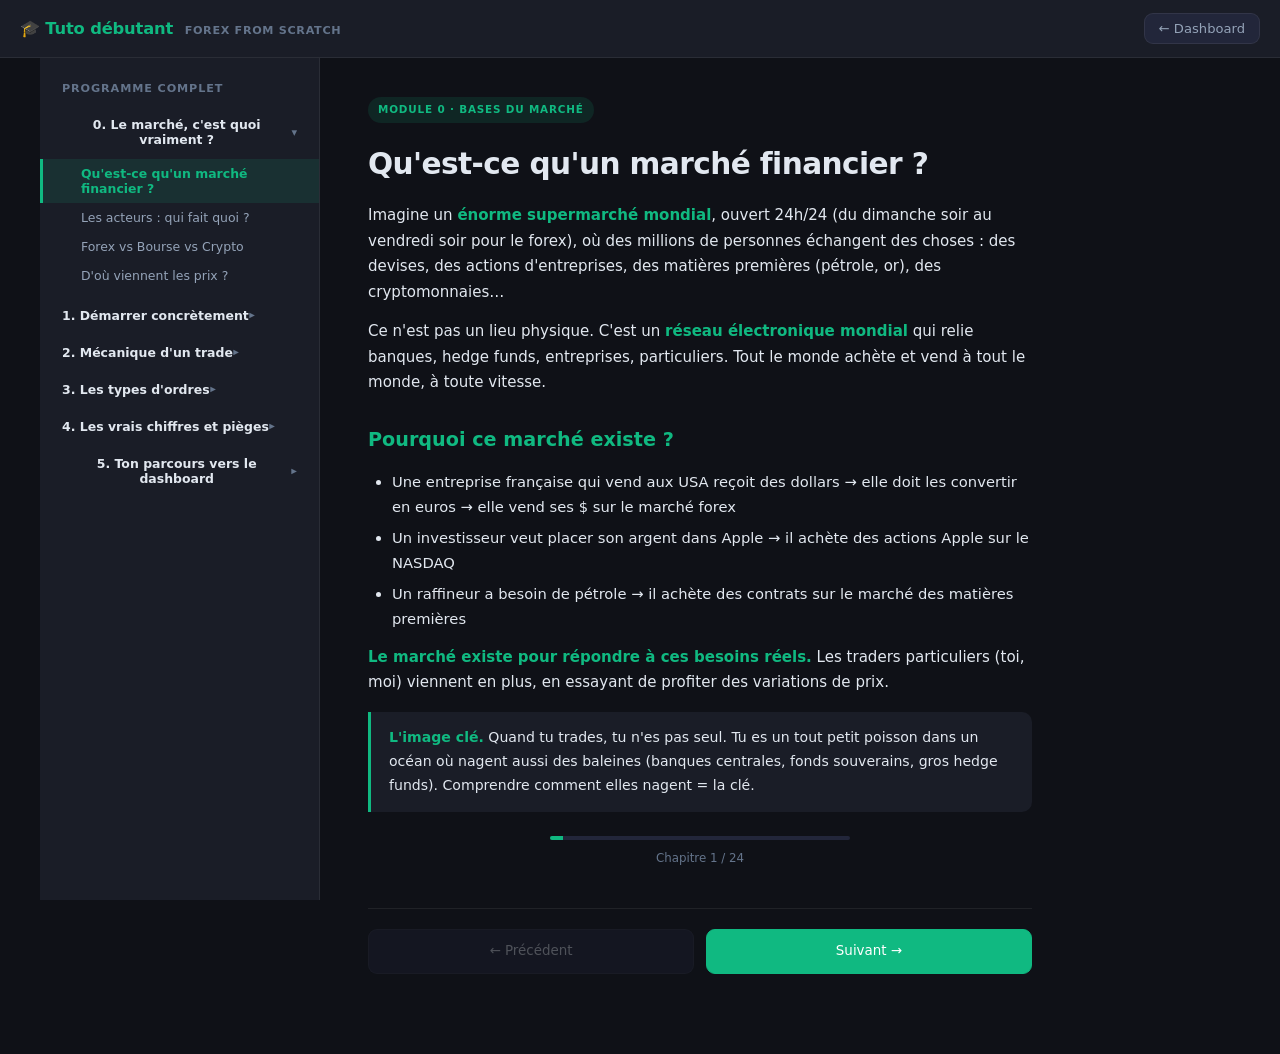
==== tuto-debutant.html @ 18545cfb "init: EUR/USD ICT Dashboard complet Dashboard de trading EUR/USD avec analyse Smart Money Concepts :" ====
<!DOCTYPE html>
<html lang="fr">
<head>
<meta charset="UTF-8">
<meta name="viewport" content="width=device-width, initial-scale=1.0, viewport-fit=cover">
<meta name="theme-color" content="#0f1117">
<title>Tuto débutant · Trading forex</title>
<style>
*,*::before,*::after{box-sizing:border-box;margin:0;padding:0;-webkit-tap-highlight-color:transparent}
html{-webkit-text-size-adjust:100%;scroll-behavior:smooth}
body,input,button{font-family:'Segoe UI',system-ui,-apple-system,sans-serif}
button{cursor:pointer;border:none;background:none;color:inherit;font:inherit}
a{color:inherit;text-decoration:none}

:root{
  --bg:#0f1117;
  --surface:#1a1d27;
  --surface2:#22263a;
  --surface3:#2a2f45;
  --border:rgba(255,255,255,0.07);
  --border2:rgba(255,255,255,0.14);
  --text:#e2e8f0;
  --muted:#64748b;
  --muted2:#94a3b8;
  --acc:#10b981;
  --acc-dim:rgba(16,185,129,0.12);
  --acc-dark:#059669;
  --red:#ef4444;
  --red-dim:rgba(239,68,68,0.12);
  --orange:#f97316;
  --orange-dim:rgba(249,115,22,0.18);
  --blue:#3b82f6;
  --blue-dim:rgba(59,130,246,0.12);
  --yellow:#fbbf24;
  --purple:#a78bfa;
}

body{background:var(--bg);color:var(--text);min-height:100vh}

/* ── Topbar ── */
.topbar{
  height:58px;
  background:var(--surface);
  border-bottom:1px solid var(--border);
  display:flex;align-items:center;gap:14px;
  padding:0 20px;
  position:sticky;top:0;z-index:50;
}
.logo{font-weight:800;font-size:1.02rem;color:var(--acc);letter-spacing:-0.01em}
.logo-sub{font-size:0.7rem;font-weight:600;color:var(--muted);letter-spacing:0.06em;text-transform:uppercase;margin-left:6px}
.topbar-sep{flex:1}
.btn-back{
  display:flex;align-items:center;gap:6px;
  padding:7px 14px;border-radius:9px;
  background:var(--surface2);border:1px solid var(--border);
  font-size:0.82rem;color:var(--muted2);
  transition:all 0.15s;
}
.btn-back:hover{color:var(--text);border-color:var(--acc)}

/* ── Layout ── */
.layout{
  display:grid;
  grid-template-columns:280px 1fr;
  max-width:1200px;
  margin:0 auto;
  min-height:calc(100vh - 58px);
}
@media(max-width:900px){
  .layout{grid-template-columns:1fr}
  .toc-wrap{position:static;display:none}
  .toc-wrap.mobile-open{display:block;position:fixed;inset:58px 0 0 0;z-index:30;background:var(--bg);overflow-y:auto;padding:20px}
}

/* ── TOC (sommaire) ── */
.toc-wrap{
  background:var(--surface);
  border-right:1px solid var(--border);
  padding:24px 0;
  position:sticky;top:58px;
  height:calc(100vh - 58px);
  overflow-y:auto;
}
.toc-wrap::-webkit-scrollbar{width:6px}
.toc-wrap::-webkit-scrollbar-thumb{background:var(--surface3);border-radius:3px}
.toc-title{
  padding:0 22px 14px;
  font-size:0.7rem;font-weight:700;
  letter-spacing:0.08em;text-transform:uppercase;
  color:var(--muted);
}
.toc-module{margin-bottom:6px}
.toc-module-header{
  padding:8px 22px;
  font-size:0.78rem;font-weight:700;
  color:var(--text);
  cursor:pointer;
  display:flex;align-items:center;justify-content:space-between;
}
.toc-module-header:hover{background:var(--surface2)}
.toc-module-header::after{content:'▾';font-size:0.7rem;color:var(--muted);transition:transform 0.2s}
.toc-module.collapsed .toc-module-header::after{transform:rotate(-90deg)}
.toc-module.collapsed .toc-chapters{display:none}
.toc-chapters{padding:4px 0}
.toc-chapter{
  display:block;
  padding:7px 22px 7px 38px;
  font-size:0.78rem;color:var(--muted2);
  cursor:pointer;
  border-left:3px solid transparent;
}
.toc-chapter:hover{background:var(--surface2);color:var(--text)}
.toc-chapter.active{
  background:var(--acc-dim);color:var(--acc);
  border-left-color:var(--acc);
  font-weight:600;
}

/* ── Content ── */
.content{
  padding:36px 48px 80px;
  max-width:760px;
  line-height:1.7;
}
@media(max-width:900px){
  .content{padding:24px 20px 60px}
}

.lesson-tag{
  display:inline-block;
  font-size:0.65rem;font-weight:700;
  letter-spacing:0.08em;text-transform:uppercase;
  color:var(--acc);background:var(--acc-dim);
  padding:4px 10px;border-radius:99px;
  margin-bottom:16px;
}
.content h1{
  font-size:1.85rem;letter-spacing:-0.02em;
  margin-bottom:14px;font-weight:800;
}
.content h2{
  font-size:1.2rem;margin:28px 0 12px;
  color:var(--acc);font-weight:700;
}
.content h3{font-size:1.02rem;margin:20px 0 10px;color:var(--text);font-weight:600}
.content p{margin-bottom:14px;color:var(--text);font-size:0.94rem}
.content ul,.content ol{margin:10px 0 14px 24px}
.content li{margin-bottom:6px;color:var(--text);font-size:0.92rem}
.content strong{color:var(--acc);font-weight:700}
.content em{color:var(--muted2);font-style:normal;background:var(--surface2);padding:1px 6px;border-radius:4px;font-size:0.86rem}
.content code{background:var(--surface2);padding:1px 6px;border-radius:4px;font-size:0.86em;color:var(--yellow);font-family:'SF Mono',Consolas,monospace}

.callout{
  background:var(--surface);
  border-left:3px solid var(--acc);
  padding:14px 18px;border-radius:0 10px 10px 0;
  margin:16px 0;font-size:0.88rem;
}
.callout strong{color:var(--acc)}
.callout.warn{border-left-color:var(--orange);background:var(--orange-dim)}
.callout.warn strong{color:var(--orange)}
.callout.danger{border-left-color:var(--red);background:var(--red-dim)}
.callout.danger strong{color:var(--red)}
.callout.info{border-left-color:var(--blue);background:var(--blue-dim)}
.callout.info strong{color:var(--blue)}

table{
  width:100%;border-collapse:collapse;
  margin:14px 0;font-size:0.86rem;
  background:var(--surface);border-radius:8px;
  overflow:hidden;
}
th,td{padding:9px 14px;text-align:left;border-bottom:1px solid var(--border)}
th{
  color:var(--muted2);font-weight:700;font-size:0.7rem;
  text-transform:uppercase;letter-spacing:0.05em;
  background:var(--surface2);
}
tr:last-child td{border-bottom:none}

.example-box{
  background:var(--surface);
  border:1px solid var(--border);
  border-radius:10px;
  padding:16px 18px;
  margin:16px 0;
}
.example-box-title{
  font-size:0.68rem;font-weight:700;
  text-transform:uppercase;letter-spacing:0.08em;
  color:var(--muted2);margin-bottom:8px;
}

.lesson-nav{
  display:flex;justify-content:space-between;
  margin-top:40px;padding-top:20px;
  border-top:1px solid var(--border);
  gap:12px;
}
.lesson-nav button{
  padding:10px 16px;border-radius:9px;
  background:var(--surface2);border:1px solid var(--border);
  color:var(--text);font-size:0.84rem;font-weight:500;
  transition:all 0.15s;
  flex:1;text-align:center;
}
.lesson-nav button:hover:not(:disabled){border-color:var(--acc);color:var(--acc)}
.lesson-nav button:disabled{opacity:0.3;cursor:not-allowed}
.lesson-nav .next{background:var(--acc);color:white;border-color:var(--acc)}
.lesson-nav .next:hover:not(:disabled){background:var(--acc-dark)}

/* ── Mobile drawer ── */
.mobile-toc-btn{display:none}
@media(max-width:900px){
  .mobile-toc-btn{
    display:flex;align-items:center;gap:6px;
    padding:7px 14px;border-radius:9px;
    background:var(--surface2);border:1px solid var(--border);
    font-size:0.82rem;color:var(--muted2);
  }
}

/* ── Hero section pour la page d'accueil ── */
.hero{
  text-align:center;
  padding:40px 20px 30px;
  margin-bottom:24px;
  border-bottom:1px solid var(--border);
}
.hero h1{font-size:2.2rem;margin-bottom:10px}
.hero p{color:var(--muted2);font-size:1rem;max-width:560px;margin:0 auto}
.hero-icon{font-size:3rem;margin-bottom:12px;display:block}
.progress-bar{
  height:4px;background:var(--surface2);border-radius:2px;overflow:hidden;
  margin-top:24px;max-width:300px;margin-left:auto;margin-right:auto;
}
.progress-bar-fill{
  height:100%;background:var(--acc);
  width:0%;transition:width 0.3s;
}
.progress-text{
  font-size:0.74rem;color:var(--muted);
  margin-top:8px;
}
</style>
</head>
<body>

<header class="topbar">
  <div class="logo">🎓 Tuto débutant <span class="logo-sub">Forex from scratch</span></div>
  <div class="topbar-sep"></div>
  <button class="mobile-toc-btn" id="mobile-toc-btn">📚 Sommaire</button>
  <a href="./index.html" class="btn-back">← Dashboard</a>
</header>

<div class="layout">

  <aside class="toc-wrap" id="toc-wrap">
    <div class="toc-title">Programme complet</div>
    <div id="toc"></div>
  </aside>

  <main class="content" id="content"></main>

</div>

<script>
'use strict';

// ============================================================
// MODULES & CHAPITRES
// ============================================================
const MODULES = [
  { id: 'M0', title: '0. Le marché, c\'est quoi vraiment ?', chapters: [
    { id: '0.1', title: 'Qu\'est-ce qu\'un marché financier ?' },
    { id: '0.2', title: 'Les acteurs : qui fait quoi ?' },
    { id: '0.3', title: 'Forex vs Bourse vs Crypto' },
    { id: '0.4', title: 'D\'où viennent les prix ?' },
  ]},
  { id: 'M1', title: '1. Démarrer concrètement', chapters: [
    { id: '1.1', title: 'Le broker, ton intermédiaire' },
    { id: '1.2', title: 'Choisir un bon broker' },
    { id: '1.3', title: 'Compte démo vs compte réel' },
    { id: '1.4', title: 'Combien il faut pour commencer ?' },
  ]},
  { id: 'M2', title: '2. Mécanique d\'un trade', chapters: [
    { id: '2.1', title: 'Acheter / vendre : long et short' },
    { id: '2.2', title: 'Le spread (commission cachée)' },
    { id: '2.3', title: 'Le levier : ami et ennemi' },
    { id: '2.4', title: 'Marge et appel de marge' },
    { id: '2.5', title: 'Commissions, spread, swap' },
  ]},
  { id: 'M3', title: '3. Les types d\'ordres', chapters: [
    { id: '3.1', title: 'Ordre au marché (market)' },
    { id: '3.2', title: 'Ordre limite (limit)' },
    { id: '3.3', title: 'Ordre stop' },
    { id: '3.4', title: 'Stop Loss et Take Profit' },
  ]},
  { id: 'M4', title: '4. Les vrais chiffres et pièges', chapters: [
    { id: '4.1', title: 'La stat qui fait peur (90% perdent)' },
    { id: '4.2', title: 'Les 5 pièges du débutant' },
    { id: '4.3', title: 'Combien de temps en démo ?' },
    { id: '4.4', title: 'Combien gagne un trader vraiment ?' },
  ]},
  { id: 'M5', title: '5. Ton parcours vers le dashboard', chapters: [
    { id: '5.1', title: 'Pourquoi ICT et pas autre chose ?' },
    { id: '5.2', title: 'Comment utiliser le dashboard' },
    { id: '5.3', title: 'Ton chemin étape par étape' },
  ]},
];

const CHAPTERS = {
  // ============= MODULE 0 =============
  '0.1': `
    <span class="lesson-tag">Module 0 · Bases du marché</span>
    <h1>Qu'est-ce qu'un marché financier ?</h1>
    <p>Imagine un <strong>énorme supermarché mondial</strong>, ouvert 24h/24 (du dimanche soir au vendredi soir pour le forex), où des millions de personnes échangent des choses : des devises, des actions d'entreprises, des matières premières (pétrole, or), des cryptomonnaies…</p>
    <p>Ce n'est pas un lieu physique. C'est un <strong>réseau électronique mondial</strong> qui relie banques, hedge funds, entreprises, particuliers. Tout le monde achète et vend à tout le monde, à toute vitesse.</p>
    <h2>Pourquoi ce marché existe ?</h2>
    <ul>
      <li>Une entreprise française qui vend aux USA reçoit des dollars → elle doit les convertir en euros → elle vend ses $ sur le marché forex</li>
      <li>Un investisseur veut placer son argent dans Apple → il achète des actions Apple sur le NASDAQ</li>
      <li>Un raffineur a besoin de pétrole → il achète des contrats sur le marché des matières premières</li>
    </ul>
    <p><strong>Le marché existe pour répondre à ces besoins réels.</strong> Les traders particuliers (toi, moi) viennent en plus, en essayant de profiter des variations de prix.</p>
    <div class="callout">
      <strong>L'image clé.</strong> Quand tu trades, tu n'es pas seul. Tu es un tout petit poisson dans un océan où nagent aussi des baleines (banques centrales, fonds souverains, gros hedge funds). Comprendre comment elles nagent = la clé.
    </div>
  `,
  '0.2': `
    <span class="lesson-tag">Module 0 · Bases du marché</span>
    <h1>Les acteurs : qui fait quoi ?</h1>
    <p>Sur le marché, plusieurs types d'acteurs cohabitent. Comprendre qui fait quoi t'aide à voir <em>pourquoi</em> les prix bougent.</p>
    <table>
      <tr><th>Acteur</th><th>Rôle</th><th>Volume</th></tr>
      <tr><td>🏦 Banques centrales</td><td>Politique monétaire (taux d'intérêt). BCE, Fed, BoE…</td><td>Énorme</td></tr>
      <tr><td>🏛 Banques commerciales</td><td>JP Morgan, Deutsche Bank… Font le marché entre elles.</td><td>40% du forex</td></tr>
      <tr><td>💼 Hedge funds</td><td>Spéculation pure. Bridgewater, Citadel…</td><td>~20%</td></tr>
      <tr><td>🏢 Entreprises</td><td>Conversion de devises pour leurs opérations</td><td>~10%</td></tr>
      <tr><td>👤 Particuliers</td><td>Toi, moi. Via brokers retail.</td><td>~5%</td></tr>
    </table>
    <h2>Smart Money vs Retail</h2>
    <p>Tu vas souvent entendre ces deux termes :</p>
    <ul>
      <li><strong>Smart Money</strong> = banques, hedge funds, "ceux qui savent". Ont accès aux meilleures données, paient des analystes à plein temps.</li>
      <li><strong>Retail</strong> = particuliers. La grande majorité perd. Tradent à l'instinct ou avec des stratégies basiques.</li>
    </ul>
    <p>L'ICT (Inner Circle Trader, la méthode du dashboard) part d'un principe : <strong>au lieu de traders contre le Smart Money, copions-les</strong>. Les zones OB, FVG, killzones que tu vois sur le dashboard sont des <em>signatures</em> des actions Smart Money.</p>
    <div class="callout info">
      <strong>Statistique parlante.</strong> Sur le forex, 80% du volume est fait par seulement 10 acteurs (gros banques). C'est <em>eux</em> qui font les prix. Le retail ne fait que subir.
    </div>
  `,
  '0.3': `
    <span class="lesson-tag">Module 0 · Bases du marché</span>
    <h1>Forex vs Bourse vs Crypto</h1>
    <p>Trois marchés très différents. Comprends les différences avant de choisir.</p>
    <table>
      <tr><th></th><th>Forex</th><th>Bourse (actions)</th><th>Crypto</th></tr>
      <tr><td>Quoi</td><td>Devises (EUR/USD…)</td><td>Parts d'entreprises (Apple…)</td><td>Bitcoin, ETH…</td></tr>
      <tr><td>Horaires</td><td>24h/24 sauf week-end</td><td>9h-17h selon bourse</td><td>24h/24 7j/7</td></tr>
      <tr><td>Volume jour</td><td>7000 milliards $</td><td>~500 milliards $</td><td>~50 milliards $</td></tr>
      <tr><td>Volatilité</td><td>Modérée (0.5-1%/jour)</td><td>Modérée à forte</td><td>Très forte (5-15%/jour)</td></tr>
      <tr><td>Levier dispo</td><td>Jusqu'à 30:1 (EU)</td><td>2-5:1</td><td>10-100:1 (offshore)</td></tr>
      <tr><td>Régulation</td><td>Forte</td><td>Très forte</td><td>Faible</td></tr>
    </table>
    <h2>Pourquoi EUR/USD pour débuter ?</h2>
    <ul>
      <li><strong>Le plus liquide</strong> : tu peux entrer/sortir instantanément, sans glissement</li>
      <li><strong>Spread minuscule</strong> : ~0.5 pip chez un bon broker (vs 5-10 pips sur des paires exotiques)</li>
      <li><strong>Comportement prévisible</strong> : réagit aux nouvelles US/européennes, suit des patterns ICT clairs</li>
      <li><strong>Beaucoup de matériel pédagogique</strong> en français/anglais</li>
    </ul>
    <div class="callout warn">
      <strong>Attention crypto.</strong> Si tu vois des pubs "20 000€ devenus 2M€ avec le Bitcoin en 6 mois" — c'est l'exception, jamais la règle. La crypto est extrêmement volatile et risquée pour un débutant. <em>Commence par le forex, pas la crypto.</em>
    </div>
  `,
  '0.4': `
    <span class="lesson-tag">Module 0 · Bases du marché</span>
    <h1>D'où viennent les prix ?</h1>
    <p>Question fondamentale : <strong>quand EUR/USD est à 1.0850, qui a décidé ça ?</strong></p>
    <h2>La loi de l'offre et de la demande</h2>
    <p>Le prix d'une paire monte quand il y a <strong>plus d'acheteurs que de vendeurs</strong>, et baisse dans le cas inverse. C'est tout.</p>
    <p>Concrètement, à chaque instant :</p>
    <ul>
      <li>Les <strong>acheteurs</strong> proposent un prix max qu'ils veulent payer (le <em>bid</em>)</li>
      <li>Les <strong>vendeurs</strong> proposent un prix min auquel ils veulent vendre (le <em>ask</em>)</li>
      <li>Le <em>spread</em> = la différence entre les deux. Quand ils se rencontrent → trade exécuté → le prix bouge.</li>
    </ul>
    <h2>Qu'est-ce qui fait bouger les prix ?</h2>
    <ol>
      <li><strong>Actualités économiques</strong> : annonces des banques centrales, chômage US, inflation EU, etc.</li>
      <li><strong>Sentiment du marché</strong> : peur, euphorie, incertitude (guerres, crises politiques)</li>
      <li><strong>Flux institutionnels</strong> : quand une banque exécute un gros ordre, le prix bouge — même sans nouvelle. C'est <em>ça</em> que l'ICT traque.</li>
    </ol>
    <h2>Le piège du débutant</h2>
    <p>Le débutant pense que les prix bougent <strong>parce que des graphiques le disent</strong>. Faux. Les graphiques ne sont qu'un <strong>résultat</strong> de ce qui se passe dans le carnet d'ordres.</p>
    <div class="callout">
      <strong>L'image clé.</strong> Le graphique en bougies, c'est comme regarder une vidéo en accéléré d'un bras de fer entre acheteurs et vendeurs. Toi en tant que trader, tu essaies de deviner <em>qui va gagner</em> sur la prochaine période.
    </div>
  `,

  // ============= MODULE 1 =============
  '1.1': `
    <span class="lesson-tag">Module 1 · Démarrer</span>
    <h1>Le broker, ton intermédiaire</h1>
    <p>Tu ne peux pas trader le forex directement avec les banques. Tu passes par un <strong>broker</strong> (courtier en français).</p>
    <h2>Que fait un broker ?</h2>
    <ul>
      <li>Il te <strong>donne accès</strong> au marché via une plateforme (MetaTrader, cTrader, app web)</li>
      <li>Il te prête le <strong>levier</strong> pour que tu trades plus que ton capital</li>
      <li>Il <strong>exécute</strong> tes ordres (achète/vend pour toi)</li>
      <li>Il prend des <strong>commissions</strong> et/ou élargit le <strong>spread</strong> pour gagner sa vie</li>
    </ul>
    <h2>Types de brokers</h2>
    <table>
      <tr><th>Type</th><th>Comment ça marche</th><th>Bon/mauvais</th></tr>
      <tr><td>Market Maker</td><td>Le broker est ta contrepartie. Il "fait le marché".</td><td>Conflit d'intérêt : si tu gagnes, il perd.</td></tr>
      <tr><td>ECN/STP</td><td>Le broker route ton ordre vers le marché réel.</td><td>Plus transparent, mais commissions.</td></tr>
    </table>
    <p>Pour débuter : préfère un <strong>broker régulé ECN/STP</strong>. Tu paies un peu plus en commissions, mais ton broker ne joue pas contre toi.</p>
    <div class="callout info">
      <strong>Régulation.</strong> En Europe, vérifie que le broker est régulé par AMF (France), BaFin (Allemagne), CySEC (Chypre), FCA (UK). Pas de régulation = pas la peine, c'est risqué.
    </div>
  `,
  '1.2': `
    <span class="lesson-tag">Module 1 · Démarrer</span>
    <h1>Choisir un bon broker</h1>
    <p>Le choix du broker est <strong>crucial</strong>. Un mauvais broker peut te faire perdre de l'argent même avec une bonne stratégie.</p>
    <h2>Les 5 critères absolus</h2>
    <ol>
      <li><strong>Régulation forte</strong> : AMF, FCA, ASIC, BaFin. Évite les régulateurs offshore (Vanuatu, îles Caïmans…)</li>
      <li><strong>Spreads bas</strong> sur EUR/USD : &lt; 1 pip idéalement</li>
      <li><strong>Pas de commissions cachées</strong> : tout doit être affiché clairement</li>
      <li><strong>Retraits faciles</strong> : sans frais excessifs, en quelques jours max</li>
      <li><strong>Service client</strong> en français qui répond</li>
    </ol>
    <h2>Brokers réputés sérieux (Europe, début 2026)</h2>
    <ul>
      <li><strong>IC Markets</strong> (Australie/EU) — spreads parmi les plus bas, ECN</li>
      <li><strong>Pepperstone</strong> (Australie/UK) — bon support, plateforme propre</li>
      <li><strong>OANDA</strong> (US/UK) — historique solide, transparent</li>
      <li><strong>XTB</strong> (Pologne, coté en bourse) — bonne réputation en Europe</li>
      <li><strong>Interactive Brokers</strong> — pour traders plus avancés</li>
    </ul>
    <div class="callout danger">
      <strong>À FUIR.</strong> Tout broker qui te démarche par téléphone, te promet "des rendements garantis", refuse les retraits, ou n'est régulé que par un pays exotique. Si quelqu'un sur Instagram te propose de "trader pour toi" → arnaque garantie.
    </div>
  `,
  '1.3': `
    <span class="lesson-tag">Module 1 · Démarrer</span>
    <h1>Compte démo vs compte réel</h1>
    <p>Tous les brokers proposent deux types de comptes :</p>
    <table>
      <tr><th></th><th>Démo</th><th>Réel</th></tr>
      <tr><td>Argent</td><td>Virtuel (10k$ par défaut)</td><td>Le tien</td></tr>
      <tr><td>Prix marché</td><td>Réels, en temps réel</td><td>Réels, en temps réel</td></tr>
      <tr><td>Exécution</td><td>Souvent plus rapide (pas réelle)</td><td>Vraie, avec slippage</td></tr>
      <tr><td>Stress</td><td>Aucun</td><td>Énorme</td></tr>
    </table>
    <h2>Pourquoi commencer en démo ?</h2>
    <ul>
      <li>Apprendre la plateforme sans risque (où sont les boutons, comment placer un ordre)</li>
      <li>Tester ta stratégie sur de vraies données</li>
      <li>Voir tes statistiques de winrate, R moyen, sans perdre un centime</li>
    </ul>
    <h2>Pourquoi la démo a ses limites</h2>
    <p>Le piège : <strong>quand l'argent n'est pas réel, ton cerveau ne le prend pas au sérieux</strong>. Tu prends des risques que tu ne prendrais jamais en réel. Tu deviens "bon en démo" mais "nul en réel".</p>
    <p>C'est pour ça qu'on dit : passe au réel <strong>avec un petit compte</strong> (200-500€) <em>dès que tu as une routine</em>. Mieux vaut perdre 100€ en réel et apprendre vraiment que faire +10 000$ en démo et perdre tout en réel.</p>
    <div class="callout warn">
      <strong>Règle.</strong> Démo : 2-3 mois minimum, le temps d'avoir au moins 50 trades loggés dans ton journal. Puis micro-compte réel avec 1% de risque par trade (donc 5€/trade sur 500€).
    </div>
  `,
  '1.4': `
    <span class="lesson-tag">Module 1 · Démarrer</span>
    <h1>Combien il faut pour commencer ?</h1>
    <p>La question que tout le monde se pose. Réponse honnête : <strong>tu peux commencer avec 100€</strong>, mais ça dépend de tes objectifs.</p>
    <table>
      <tr><th>Capital</th><th>Risque par trade (1%)</th><th>Gain typique/mois (5R)</th></tr>
      <tr><td>100€</td><td>1€</td><td>5€</td></tr>
      <tr><td>500€</td><td>5€</td><td>25€</td></tr>
      <tr><td>2 000€</td><td>20€</td><td>100€</td></tr>
      <tr><td>10 000€</td><td>100€</td><td>500€</td></tr>
      <tr><td>50 000€</td><td>500€</td><td>2 500€</td></tr>
    </table>
    <h2>Le piège</h2>
    <p>Avec 100€, gagner 5€/mois c'est démotivant. La tentation : <strong>augmenter le risque</strong> à 10% par trade pour gagner plus. Mauvaise idée — tu vas exploser ton compte rapidement.</p>
    <p>L'alternative : <strong>traiter le petit compte comme un terrain d'entraînement</strong>. L'objectif n'est pas de gagner de l'argent au début, c'est de <em>ne pas en perdre</em> tout en accumulant des stats valides.</p>
    <h2>Plan recommandé</h2>
    <ol>
      <li><strong>Mois 1-2</strong> : démo, apprendre la plateforme et les concepts ICT (cours du dashboard)</li>
      <li><strong>Mois 3-6</strong> : démo avec routine stricte, 50+ trades loggés, R moyen positif</li>
      <li><strong>Mois 7+</strong> : passage réel avec 200-500€, taille de position calculée à 0.5-1% de risque</li>
      <li><strong>Année 2</strong> : si profitable, augmenter progressivement le capital</li>
    </ol>
    <div class="callout danger">
      <strong>N'investis JAMAIS de l'argent dont tu as besoin pour vivre.</strong> Trader avec ton loyer, c'est statistiquement perdre ton loyer. Trade uniquement avec de l'argent que tu peux te permettre de perdre <em>totalement</em>.
    </div>
  `,

  // ============= MODULE 2 =============
  '2.1': `
    <span class="lesson-tag">Module 2 · Mécanique</span>
    <h1>Acheter / vendre : long et short</h1>
    <p>Sur le forex, tu peux <strong>parier dans les deux sens</strong>. C'est la différence avec un simple compte épargne où tu ne peux qu'attendre que ça monte.</p>
    <h2>Position LONG (achat)</h2>
    <p>Tu <strong>achètes</strong> EUR/USD à 1.0850. Tu paries que ça va monter. Si ça monte à 1.0900, tu vends et tu gagnes la différence (50 pips).</p>
    <ul>
      <li><span style="color:var(--acc)">Long</span> = paris à la hausse</li>
      <li>Bouton "Buy" / "Acheter" sur la plateforme</li>
    </ul>
    <h2>Position SHORT (vente)</h2>
    <p>Tu <strong>vends</strong> EUR/USD à 1.0850 alors que tu ne l'as pas. Le broker te prête virtuellement les euros pour les vendre. Si le prix baisse à 1.0800, tu rachètes plus bas et tu gardes la différence.</p>
    <ul>
      <li><span style="color:var(--red)">Short</span> = paris à la baisse</li>
      <li>Bouton "Sell" / "Vendre" sur la plateforme</li>
    </ul>
    <h2>Une fois entré, comment fermer ?</h2>
    <p>Tu peux fermer la position <em>manuellement</em> à n'importe quel moment. Ou laisser le marché toucher ton <em>Stop Loss</em> (perte max) ou ton <em>Take Profit</em> (gain max) que tu as définis à l'entrée.</p>
    <div class="callout info">
      <strong>Vocabulaire pro.</strong> "Je suis long EUR/USD" = j'ai acheté. "Je suis short" = j'ai vendu. "Je suis flat" = je n'ai aucune position ouverte.
    </div>
  `,
  '2.2': `
    <span class="lesson-tag">Module 2 · Mécanique</span>
    <h1>Le spread — la commission cachée</h1>
    <p>Quand tu regardes un prix EUR/USD, ce n'est pas <em>un</em> prix mais <em>deux</em> :</p>
    <ul>
      <li><strong>Bid</strong> (achat marché) : 1.08500 — le prix auquel tu peux vendre tout de suite</li>
      <li><strong>Ask</strong> (vente marché) : 1.08510 — le prix auquel tu peux acheter tout de suite</li>
    </ul>
    <p>La différence (0.00010 = <strong>1 pip</strong>) c'est le <strong>spread</strong>. C'est ce que le broker prend à chaque trade.</p>
    <h2>Conséquence concrète</h2>
    <p>Tu achètes EUR/USD à 1.08510. Le prix doit <strong>monter à 1.08520</strong> juste pour que tu sois à break-even (le spread t'a déjà coûté 1 pip).</p>
    <h2>Spread typique selon les conditions</h2>
    <table>
      <tr><th>Conditions</th><th>Spread EUR/USD</th></tr>
      <tr><td>Heures calmes (Asia)</td><td>0.8 - 1.5 pips</td></tr>
      <tr><td>Killzone London / NY</td><td>0.3 - 0.8 pips</td></tr>
      <tr><td>Pendant une news majeure</td><td>5 - 30 pips ! (à éviter)</td></tr>
      <tr><td>Vendredi 22h - Dimanche 22h</td><td>Marché fermé</td></tr>
    </table>
    <div class="callout warn">
      <strong>Évite de trader 5 min avant/après une grosse news.</strong> Les spreads explosent, les exécutions sont mauvaises, et le marché part dans tous les sens. Calendrier économique : <em>Forex Factory</em> est la référence gratuite.
    </div>
  `,
  '2.3': `
    <span class="lesson-tag">Module 2 · Mécanique</span>
    <h1>Le levier — ami et ennemi</h1>
    <p>Le <strong>levier</strong>, c'est la possibilité de <strong>trader bien plus gros que ton capital</strong>. C'est <em>la</em> spécificité du forex.</p>
    <h2>Exemple concret</h2>
    <p>Tu as 1 000€ sur ton compte. Avec un <strong>levier 30:1</strong> (max légal en EU), tu peux ouvrir une position de <strong>30 000€</strong> de valeur. Le broker met les 29 000€ manquants en garantie.</p>
    <h2>L'effet multiplicateur</h2>
    <p>Si EUR/USD monte de 1%, ta position de 30 000€ génère 300€ de profit. <strong>30% de gain sur ton compte de 1 000€ !</strong></p>
    <p>Génial ? Oui… <em>tant que ça va dans ton sens</em>. Parce que c'est aussi vrai dans l'autre sens : si ça baisse de 1%, tu perds 300€ → -30%.</p>
    <h2>Le levier ne change PAS ton risque</h2>
    <p>Erreur classique : croire qu'un gros levier = beaucoup de risque. <strong>FAUX</strong>. Le risque vient de la <em>taille de position</em>, pas du levier dispo.</p>
    <p>Avec 1 000€ et un levier 30:1, tu peux très bien ouvrir une position de seulement 1 000€ (sans utiliser le levier). Le risque sera le même qu'en cash. Le levier ne fait que <em>permettre</em> d'aller plus gros — c'est <strong>à toi de décider</strong> si tu l'utilises.</p>
    <div class="callout danger">
      <strong>Règle absolue.</strong> Calcule TOUJOURS ta taille de position selon ton risque max (1-2%), <em>jamais</em> selon "combien tu peux te permettre avec le levier". Le calculateur du dashboard fait ça pour toi.
    </div>
  `,
  '2.4': `
    <span class="lesson-tag">Module 2 · Mécanique</span>
    <h1>Marge et appel de marge</h1>
    <p>La <strong>marge</strong>, c'est l'argent <em>bloqué</em> dans une position ouverte (la garantie demandée par le broker).</p>
    <h2>Calcul</h2>
    <p>Avec un levier 30:1, la marge requise = <strong>1/30 = 3.33%</strong> de la taille de position.</p>
    <p>Position de 30 000€ → marge requise = 1 000€ bloqués pendant que la position est ouverte.</p>
    <h2>Marge libre vs utilisée</h2>
    <ul>
      <li><strong>Marge utilisée</strong> : ce qui est bloqué dans tes positions ouvertes</li>
      <li><strong>Marge libre</strong> : ce qui reste pour ouvrir d'autres trades</li>
      <li><strong>Niveau de marge</strong> = (équity / marge utilisée) × 100. Doit rester &gt; 100% sinon problèmes.</li>
    </ul>
    <h2>L'appel de marge (Margin Call)</h2>
    <p>Si tes positions ouvertes commencent à perdre beaucoup, ton niveau de marge baisse. Quand il atteint un seuil critique (ex: 50%), le broker te notifie : "rajoute de l'argent ou je ferme tes positions".</p>
    <h2>La liquidation (Stop Out)</h2>
    <p>Si tu ne fais rien et que ça continue de perdre, à un niveau encore plus bas (ex: 20%), le broker <strong>ferme automatiquement tes positions</strong> pour limiter ses pertes (et les tiennes).</p>
    <div class="callout warn">
      <strong>Comment éviter ça.</strong> Toujours mettre un <em>Stop Loss</em> à l'ouverture du trade. Si SL placé correctement et taille de position à 1% de risque, jamais de margin call possible. Le margin call arrive uniquement aux traders qui n'utilisent pas de SL.
    </div>
  `,
  '2.5': `
    <span class="lesson-tag">Module 2 · Mécanique</span>
    <h1>Commissions, spread, swap</h1>
    <p>Trois sources de coûts dans le trading forex. Important de les connaître pour calculer ton vrai rendement.</p>
    <h2>1. Le spread</h2>
    <p>Déjà vu — la différence entre bid et ask. Toujours présent. 0.5-1 pip sur EUR/USD chez un bon broker.</p>
    <h2>2. Les commissions</h2>
    <p>Frais fixes ou variables par trade, selon le broker :</p>
    <ul>
      <li><strong>Comptes ECN</strong> : commission de ~$3-7 par lot par trade (ouverture + clôture). Mais spreads très bas.</li>
      <li><strong>Comptes "spread only"</strong> : pas de commission, mais spreads plus larges (1.5+ pips). Le coût est dans le spread.</li>
    </ul>
    <h2>3. Le swap (rollover)</h2>
    <p>Quand tu gardes une position ouverte <strong>après 22h GMT</strong> (changement de date dans le calendrier interbancaire), le broker applique un swap = différence de taux d'intérêt entre les deux devises.</p>
    <ul>
      <li>Si tu es long EUR/USD : tu reçois le taux EUR et tu paies le taux USD. Net = positif ou négatif.</li>
      <li>Mercredi soir : swap triplé (compense le week-end fermé)</li>
    </ul>
    <h2>Impact réel</h2>
    <p>Pour du <strong>day trading</strong> (entrée/sortie dans la journée) : tu ne payes pas de swap. Tu n'as que spread + commissions = ~1-2 pips de coût total par trade.</p>
    <p>Pour du <strong>swing trading</strong> (positions sur plusieurs jours) : swaps cumulés peuvent grignoter ton profit. Calcule à l'avance.</p>
    <div class="callout info">
      <strong>Sur le dashboard.</strong> Tous ces coûts sont <em>en plus</em> de tes calculs. Si ton TP est à +20 pips mais le spread est de 1 pip + commission 0.5 pip = ton vrai gain est +18.5 pips.
    </div>
  `,

  // ============= MODULE 3 =============
  '3.1': `
    <span class="lesson-tag">Module 3 · Ordres</span>
    <h1>Ordre au marché (market)</h1>
    <p>Le type d'ordre le plus simple : <strong>"achète/vends MAINTENANT au prix actuel"</strong>.</p>
    <h2>Comment ça marche</h2>
    <ul>
      <li>Tu cliques "Buy" → ton ordre est exécuté immédiatement au prix Ask (1.08510 par ex.)</li>
      <li>Tu cliques "Sell" → exécution immédiate au prix Bid (1.08500)</li>
      <li>Pas de garantie sur le prix exact (peut bouger entre ton clic et l'exécution = <em>slippage</em>)</li>
    </ul>
    <h2>Quand l'utiliser</h2>
    <ul>
      <li>Quand tu veux entrer <strong>tout de suite</strong> sur un setup qui se confirme</li>
      <li>Pendant les heures liquides (killzones London/NY) où le slippage est minimal</li>
      <li>Quand le prix est exactement où tu veux entrer</li>
    </ul>
    <h2>Quand l'éviter</h2>
    <ul>
      <li>Pendant une news → spreads larges, slippage énorme</li>
      <li>En heures creuses (nuit GMT) → peu de liquidité</li>
      <li>Quand tu peux attendre un meilleur prix → utilise un ordre limit (voir chapitre suivant)</li>
    </ul>
    <div class="callout">
      <strong>Tip ICT.</strong> Sur le dashboard, quand tu vois un OB bullish et que le prix arrive dessus, tu peux utiliser un ordre market dès la confirmation MSS sur LTF. Pas besoin d'ordre limit.
    </div>
  `,
  '3.2': `
    <span class="lesson-tag">Module 3 · Ordres</span>
    <h1>Ordre limite (limit)</h1>
    <p>Un ordre limit dit : <strong>"achète/vends UNIQUEMENT à ce prix ou mieux"</strong>.</p>
    <h2>Buy Limit</h2>
    <p>Tu veux acheter EUR/USD <strong>moins cher</strong> que le prix actuel (1.0850). Tu places un Buy Limit à 1.0830. Si le prix descend à 1.0830, ton ordre s'exécute. Sinon, rien.</p>
    <h2>Sell Limit</h2>
    <p>Tu veux vendre <strong>plus cher</strong> que le prix actuel. Tu places un Sell Limit à 1.0870. Si le prix monte à 1.0870, ton ordre s'exécute en vente.</p>
    <h2>Usage typique en ICT</h2>
    <p>Le prix monte vers un <strong>Order Block bearish à 1.0870</strong>. Tu sais que tu veux y vendre. Plutôt que de surveiller en direct, tu places un <strong>Sell Limit à 1.0870 avec SL à 1.0890 et TP à 1.0830</strong>. Tu peux fermer ton ordi.</p>
    <p>Avantages :</p>
    <ul>
      <li>Pas besoin d'être devant l'écran</li>
      <li>Exécution garantie au prix souhaité (ou mieux)</li>
      <li>Discipline forcée (tu ne peux pas FOMO en sautant l'entrée)</li>
    </ul>
    <div class="callout info">
      <strong>Limite des ordres limit.</strong> Si le prix ne touche jamais ton niveau, ton ordre n'est jamais exécuté. Tu peux laisser un ordre actif pendant des jours/semaines. Annule-le si la situation a changé.
    </div>
  `,
  '3.3': `
    <span class="lesson-tag">Module 3 · Ordres</span>
    <h1>Ordre stop</h1>
    <p>L'ordre stop = <strong>"achète/vends uniquement si le prix dépasse ce seuil"</strong>. C'est l'inverse du limit.</p>
    <h2>Buy Stop</h2>
    <p>Le prix est à 1.0850. Tu veux acheter <strong>seulement si ça monte au-dessus de 1.0870</strong> (= cassure haussière). Tu places un Buy Stop à 1.0870. Si le prix touche 1.0870 en montant, exécution.</p>
    <h2>Sell Stop</h2>
    <p>Tu veux vendre seulement si le prix casse 1.0830 (cassure baissière). Sell Stop à 1.0830.</p>
    <h2>Usage typique</h2>
    <p>Tu trades une <strong>cassure de structure</strong> (BOS). Le prix consolide sous une résistance à 1.0870. Tu places un Buy Stop juste au-dessus pour entrer dès la cassure.</p>
    <p>C'est ce qu'on appelle <em>trader la cassure</em>. Risqué car beaucoup de fausses cassures (le concept ICT de "liquidity sweep" est précisément l'inverse — fade la cassure plutôt que la trader).</p>
    <h2>Différence avec un Stop Loss</h2>
    <p>Attention vocabulaire : "ordre stop" et "stop loss" sont différents.</p>
    <ul>
      <li><strong>Ordre stop</strong> : ouvre une nouvelle position quand le prix touche un seuil</li>
      <li><strong>Stop loss</strong> : ferme une position existante pour limiter la perte</li>
    </ul>
    <div class="callout warn">
      <strong>Conseil ICT.</strong> Évite les Buy Stop sur les cassures de swing high. C'est typiquement où les institutions piègent le retail (liquidity sweep). Préfère les Buy Limit sur les Order Blocks.
    </div>
  `,
  '3.4': `
    <span class="lesson-tag">Module 3 · Ordres</span>
    <h1>Stop Loss et Take Profit</h1>
    <p>Les deux ordres les plus importants à comprendre. Ils <strong>ferment automatiquement</strong> une position pour gérer le risque et capter le profit.</p>
    <h2>Stop Loss (SL)</h2>
    <p>Définit la <strong>perte maximum</strong> que tu acceptes sur ce trade. Si le prix touche ce niveau, position fermée automatiquement.</p>
    <p>Exemple : tu achètes EUR/USD à 1.0850, SL à 1.0830 (20 pips plus bas). Si le prix touche 1.0830, le broker ferme ta position. Perte = 20 pips × ta taille.</p>
    <h2>Take Profit (TP)</h2>
    <p>Définit le <strong>gain auquel tu sécurises tes profits</strong>. Si le prix touche ce niveau, position fermée automatiquement (avec gain).</p>
    <p>Tu achètes à 1.0850, TP à 1.0900 (50 pips plus haut). Le prix monte à 1.0900 → position fermée, gain = 50 pips.</p>
    <h2>Pourquoi obligatoire dès l'ouverture</h2>
    <ul>
      <li><strong>Pas besoin d'être devant l'écran</strong> : tu peux dormir, le SL te protège</li>
      <li><strong>Discipline émotionnelle</strong> : le SL est défini à froid, avant que tu sois dans le feu de l'action</li>
      <li><strong>Risque chiffré</strong> : tu sais exactement ce que tu risques (1% du capital)</li>
    </ul>
    <h2>Où placer le SL ?</h2>
    <p>Pas "à 20 pips au hasard" mais à un <strong>endroit logique</strong> où ton setup est invalidé :</p>
    <ul>
      <li>Long sur un OB bullish → SL juste en dessous de l'OB</li>
      <li>Long après sweep d'un SSL → SL sous le low du sweep</li>
      <li>Short sur OB bearish → SL au-dessus de l'OB</li>
    </ul>
    <div class="callout danger">
      <strong>Règle non-négociable.</strong> Ne déplace JAMAIS ton SL contre toi pour "donner une chance au trade". 95% du temps, ça finit pire. Si le SL est touché, accepte la perte et passe au suivant.
    </div>
  `,

  // ============= MODULE 4 =============
  '4.1': `
    <span class="lesson-tag">Module 4 · Réalité</span>
    <h1>La statistique qui fait peur</h1>
    <p>Les régulateurs européens obligent les brokers à <strong>afficher</strong> le pourcentage de clients qui perdent. Tu peux le voir en bas de leur site :</p>
    <div class="example-box">
      <div class="example-box-title">Exemples réels (2025)</div>
      <p>"<strong>74% des comptes investisseurs particuliers perdent de l'argent</strong> en tradant des CFD chez ce courtier."</p>
      <p>"<strong>78% des comptes...</strong>"</p>
      <p>"<strong>82% des comptes...</strong>"</p>
    </div>
    <p>Selon le broker, c'est <strong>70 à 85% des particuliers qui perdent</strong>. C'est énorme. Ça veut dire que si 100 personnes commencent aujourd'hui, dans 1 an, 70-85 auront perdu de l'argent.</p>
    <h2>Pourquoi tant ?</h2>
    <ol>
      <li><strong>Trader sans formation</strong> : "ça a l'air facile, je clique acheter/vendre"</li>
      <li><strong>Mauvaise gestion du risque</strong> : risque 10-20% par trade, exploser le compte en 5 trades</li>
      <li><strong>Émotionnel</strong> : revenge trade, FOMO, déplacement de SL</li>
      <li><strong>Sur-trading</strong> : 20 trades par jour au lieu de 2</li>
      <li><strong>Pas de stratégie testée</strong> : tradent à l'instinct</li>
    </ol>
    <h2>Comment être dans les 15-30% qui gagnent ?</h2>
    <p>C'est <strong>faisable</strong>, mais ça demande :</p>
    <ul>
      <li>3-6 mois d'apprentissage théorique + démo avant de risquer un centime</li>
      <li>Une stratégie claire (par ex. ICT, comme on apprend ici)</li>
      <li>Gestion du risque <strong>religieuse</strong> (1-2% max par trade, jamais d'exception)</li>
      <li>Journal et stats pour s'améliorer</li>
      <li>Patience pour ne trader que des setups A+ (pas tout ce qui bouge)</li>
    </ul>
    <div class="callout">
      <strong>Pourquoi je te dis ça ?</strong> Pour que tu prennes ce sport au sérieux. Ce n'est pas un jeu, ce n'est pas une roulette, ce n'est pas une promesse de richesse rapide. Mais c'est apprenable.
    </div>
  `,
  '4.2': `
    <span class="lesson-tag">Module 4 · Réalité</span>
    <h1>Les 5 pièges du débutant</h1>
    <p>Si tu évites ces 5 pièges, tu es déjà <strong>au-dessus de 80% des débutants</strong>.</p>
    <h2>Piège 1 : Risquer trop par trade</h2>
    <p>Tu vois un "super setup", tu mets 20% de ton capital. Le trade rate → tu as perdu 20%. 5 trades comme ça → compte explosé.</p>
    <p><strong>Solution</strong> : 1-2% MAX par trade. Toujours. Sans exception.</p>
    <h2>Piège 2 : Trader sans plan</h2>
    <p>Tu ouvres la plateforme, tu regardes le chart, tu cliques "ça à l'air de monter, j'achète". <em>Sans entrée définie, sans SL, sans TP</em>.</p>
    <p><strong>Solution</strong> : avant chaque trade, écris (mentalement ou physiquement) : "j'entre à X parce que [setup], SL à Y parce que [invalidation], TP à Z parce que [cible logique]". Si tu ne peux pas remplir les trois, ne trade pas.</p>
    <h2>Piège 3 : Le revenge trade</h2>
    <p>Tu prends une perte. Frustré, tu prends un trade <em>immédiatement après</em>, plus gros, "pour te refaire". Tu doubles la perte.</p>
    <p><strong>Solution</strong> : règle stricte — après une perte, pause de 1h minimum. Va marcher, mange un truc. Reviens à froid.</p>
    <h2>Piège 4 : Sur-trader</h2>
    <p>"Plus je trade, plus je gagne". Faux. Plus tu trades, plus tu paies de spreads et plus tu prends de mauvais setups.</p>
    <p><strong>Solution</strong> : maximum 2-3 trades par jour. Mieux : 5-10 trades par semaine. Qualité > quantité.</p>
    <h2>Piège 5 : Déplacer le SL</h2>
    <p>Le prix approche de ton SL. "Bon, je vais le déplacer un peu plus loin, ça va revenir". 9 fois sur 10, ça continue de descendre. La perte initiale devient catastrophique.</p>
    <p><strong>Solution</strong> : ton SL est sacré. Tu peux le <em>resserrer</em> en ta faveur (déplacer vers ton entrée pour sécuriser), jamais le <em>déplacer contre toi</em>.</p>
    <div class="callout warn">
      <strong>Imprime cette liste.</strong> Garde-la à côté de ton écran. Avant chaque trade, vérifie : suis-je en train de tomber dans un de ces pièges ?
    </div>
  `,
  '4.3': `
    <span class="lesson-tag">Module 4 · Réalité</span>
    <h1>Combien de temps en démo ?</h1>
    <p>Question pragmatique : <strong>quand passer en réel ?</strong></p>
    <h2>Trop tôt</h2>
    <p>Tu connais à peine la plateforme, tu ne sais pas placer un ordre limit, tu n'as jamais calculé une taille de position. Tu passes en réel → tu paniques au premier trade perdant → tu fais des erreurs basiques → tu perds.</p>
    <h2>Trop tard</h2>
    <p>2 ans en démo. Tu deviens "trader virtuel". Quand tu passes en réel, le stress est nouveau, tes belles stats s'écroulent.</p>
    <h2>Le bon moment</h2>
    <p>Quand tu coches <strong>tous</strong> ces critères :</p>
    <ul>
      <li>✓ Tu connais ta stratégie par cœur (ici ICT)</li>
      <li>✓ Tu sais placer un ordre limit, un SL, un TP sans réfléchir</li>
      <li>✓ Tu as <strong>au moins 50 trades</strong> dans ton journal démo</li>
      <li>✓ Tes stats démo sur 3 mois : <strong>R moyen positif</strong> (même 0.2R c'est suffisant)</li>
      <li>✓ Tu as une routine quotidienne stable</li>
      <li>✓ Tu acceptes mentalement de perdre l'argent</li>
    </ul>
    <h2>Le passage progressif</h2>
    <ol>
      <li><strong>Mois 1-2 démo</strong> : 10k$ virtuels, apprendre les bases</li>
      <li><strong>Mois 3-6 démo</strong> : routine + journal + stats</li>
      <li><strong>Mois 7 micro-compte</strong> : 200€ réels, 1% risque (= 2€/trade). Objectif : <em>survivre</em>, pas gagner.</li>
      <li><strong>Mois 9-12 petit compte</strong> : 500-1000€, toujours 1% risque. Si profitable sur 3 mois → augmenter.</li>
      <li><strong>Année 2+</strong> : augmenter le capital progressivement, par 25% tous les 3 mois si profitable.</li>
    </ol>
    <div class="callout">
      <strong>Le test ultime.</strong> Tu peux passer en réel quand tu <em>n'es plus excité</em> à l'idée de prendre un trade. Quand c'est devenu mécanique, presque ennuyeux. C'est là que tu es prêt.
    </div>
  `,
  '4.4': `
    <span class="lesson-tag">Module 4 · Réalité</span>
    <h1>Combien gagne un trader vraiment ?</h1>
    <p>Sur les réseaux, on voit des Lamborghini et des liasses. <strong>Réalité, beaucoup moins fun</strong> :</p>
    <h2>Les chiffres réalistes (annuels)</h2>
    <table>
      <tr><th>Niveau</th><th>Rendement /an</th><th>Pourquoi</th></tr>
      <tr><td>Trader très bon</td><td>20-50%</td><td>Routine + discipline + bonne stratégie</td></tr>
      <tr><td>Trader pro</td><td>15-30%</td><td>Hedge funds visent 15-20% net</td></tr>
      <tr><td>Trader débutant rentable</td><td>5-15%</td><td>Si déjà rentable, c'est super</td></tr>
      <tr><td>Trader débutant moyen</td><td>-10 à -30%</td><td>Perd plus qu'il ne gagne</td></tr>
      <tr><td>Trader débutant catastrophe</td><td>-50 à -100%</td><td>Compte explosé en quelques mois</td></tr>
    </table>
    <h2>Calcule ton "vrai" potentiel</h2>
    <p>Si tu es rentable à 20%/an (excellent niveau), avec 5 000€ → tu gagnes 1 000€/an. <strong>Soit 83€/mois.</strong> Pas un salaire.</p>
    <p>Pour vivre du trading (3 000€/mois nets), avec 20%/an de rendement, tu as besoin de… <strong>180 000€ de capital</strong>. Et même là, mauvaise année = stress massif.</p>
    <h2>Que faire de cette réalité ?</h2>
    <p>Le trading n'est <strong>pas un job rapide</strong>. Vois-le comme :</p>
    <ul>
      <li>Un <strong>complément</strong> de revenu (300-500€/mois en plus, sympa)</li>
      <li>Un <strong>placement actif</strong> qui peut battre une banque (10-15%/an si bon, vs 2-3% en livret)</li>
      <li>Une <strong>passion</strong> qui demande du temps (lecture, analyse, journal)</li>
      <li>Pas un <strong>remplacement</strong> de salaire avant des années de pratique <em>et</em> un gros capital</li>
    </ul>
    <div class="callout warn">
      <strong>Méfie-toi des coachs qui promettent X% par mois.</strong> Un trader sérieux annonce ses perfs en <em>année</em>, pas en mois. Et 50% par mois sur 1 mois = 50% de perte le mois suivant, statistiquement. Personne ne fait ça en continu.
    </div>
  `,

  // ============= MODULE 5 =============
  '5.1': `
    <span class="lesson-tag">Module 5 · Vers le dashboard</span>
    <h1>Pourquoi ICT et pas autre chose ?</h1>
    <p>Il existe <strong>des centaines de stratégies de trading</strong>. Pourquoi avoir choisi l'ICT pour ce dashboard ?</p>
    <h2>Les grandes familles</h2>
    <table>
      <tr><th>Stratégie</th><th>Principe</th><th>Difficulté débutant</th></tr>
      <tr><td>Indicateurs classiques</td><td>RSI, MACD, moyennes mobiles</td><td>Facile mais peu efficace</td></tr>
      <tr><td>Price action pure</td><td>Lecture des bougies</td><td>Demande des années</td></tr>
      <tr><td>Supply &amp; Demand</td><td>Zones d'offre/demande</td><td>Bonne mais subjective</td></tr>
      <tr><td><strong>ICT / Smart Money</strong></td><td>Suivre les institutions</td><td>Apprenable, règles claires</td></tr>
      <tr><td>Scalping nu</td><td>Pure réactivité au tick</td><td>Très dur, fort stress</td></tr>
      <tr><td>Trading algorithmique</td><td>Bots automatisés</td><td>Demande dev + capital</td></tr>
    </table>
    <h2>Pourquoi ICT est bien pour débuter</h2>
    <ul>
      <li><strong>Règles claires</strong> : un OB est défini de manière objective, pas "à l'instinct"</li>
      <li><strong>Bons R:R</strong> : les setups ICT visent souvent 1:3 ou plus → tu peux perdre 60% du temps et gagner</li>
      <li><strong>Logique</strong> : tu comprends <em>pourquoi</em> le prix réagit (manipulation institutionnelle), pas juste "ça marche"</li>
      <li><strong>Backtestable</strong> : règles claires = tu peux vérifier sur le passé si ça marche</li>
      <li><strong>Communauté française</strong> : HugoFX et autres, beaucoup de contenu gratuit</li>
    </ul>
    <h2>Limites à connaître</h2>
    <ul>
      <li>Subjectif sur le choix du timeframe et des swings</li>
      <li>Marche mieux sur EUR/USD que sur paires exotiques</li>
      <li>Risque de "over-fitting" (voir des OB partout, en imaginer)</li>
    </ul>
    <div class="callout info">
      <strong>Mon conseil.</strong> Apprends UNE stratégie à fond (ICT ici) plutôt que survoler 5 méthodes. Spécialise-toi, deviens bon, puis seulement après explore.
    </div>
  `,
  '5.2': `
    <span class="lesson-tag">Module 5 · Vers le dashboard</span>
    <h1>Comment utiliser le dashboard</h1>
    <p>Tu connais maintenant les bases. Voici comment exploiter le dashboard ICT à 100%.</p>
    <h2>Étape 1 — Configure ta vue</h2>
    <ol>
      <li>Ouvre <a href="./index.html" style="color:var(--acc)">le dashboard</a></li>
      <li>Active <strong>en mode mock d'abord</strong> (pas besoin de clé API pour apprendre)</li>
      <li>Active progressivement les indicateurs : commence par <em>Swing Points</em> + <em>Premium/Discount</em></li>
    </ol>
    <h2>Étape 2 — Apprends à les lire</h2>
    <p>Pour chaque indicateur que tu actives, va dans <strong>📚 Cours</strong> et lis le chapitre correspondant. Tu auras des aha moments dès que tu vois "ça veut dire ça" sur un vrai chart.</p>
    <h2>Étape 3 — Choisis ton style</h2>
    <ul>
      <li><strong>Tu veux le swing trading</strong> (positions sur jours/semaines) → Active H4 + D1. Indicateurs : Structure + Liquidity + OB + Premium/Discount.</li>
      <li><strong>Tu veux le day trading</strong> (positions intraday) → H1 pour le contexte, M15 pour l'entrée. Tous les indicateurs ICT pertinents.</li>
      <li><strong>Tu veux apprendre</strong> → Tous les indicateurs activés sur H1, juste pour observer.</li>
    </ul>
    <h2>Étape 4 — Branche le live</h2>
    <p>Une fois à l'aise avec les concepts : <strong>⚙ Paramètres → clé API TwelveData</strong> (gratuit, 2 min sur leur site). Tu auras les vraies données EUR/USD.</p>
    <h2>Étape 5 — Logge tout</h2>
    <p>À chaque trade (papier ou réel), ouvre <strong>📝 Journal de trades</strong>. Renseigne le setup, le résultat. Avec 30+ trades, des patterns émergent.</p>
    <h2>Étape 6 — Ajuste avec ton calculateur</h2>
    <p>Avant chaque entrée : <strong>📐 Calculateur de position</strong>. Capital + risque% + entrée + SL → taille en lots. Jamais d'exception.</p>
    <div class="callout">
      <strong>Le piège à éviter.</strong> Activer tous les indicateurs en même temps au début → tu vois du bruit partout. Active 2-3 indicateurs max, comprends-les, ajoute progressivement.
    </div>
  `,
  '5.3': `
    <span class="lesson-tag">Module 5 · Vers le dashboard</span>
    <h1>Ton chemin étape par étape</h1>
    <p>Plan d'action concret pour les <strong>6 prochains mois</strong>. Suis ça et tu seras devant 80% des débutants.</p>
    <h2>Semaine 1-2 : Théorie</h2>
    <ul>
      <li>Lis tous les chapitres du <strong>📚 Cours ICT</strong> (les 5 modules, 27 chapitres)</li>
      <li>Re-lis ce tuto débutant si nécessaire</li>
      <li>Regarde la vidéo HugoFX entièrement (au moins 1×)</li>
      <li>Ne touche pas encore à un broker</li>
    </ul>
    <h2>Semaine 3-4 : Observation</h2>
    <ul>
      <li>Ouvre le dashboard en mode mock ou live</li>
      <li>Active les indicateurs un par un, comprends ce que tu vois</li>
      <li>Reconnaîs les patterns sur le chart sans trader</li>
      <li>Pas encore de compte broker</li>
    </ul>
    <h2>Mois 2 : Compte démo</h2>
    <ul>
      <li>Ouvre un compte démo chez un bon broker (IC Markets, Pepperstone, OANDA)</li>
      <li>Familiarise-toi avec la plateforme (MetaTrader 5 ou cTrader)</li>
      <li>Trade en démo en suivant les setups vus sur ton dashboard</li>
      <li>Logge <strong>tous</strong> tes trades dans le journal du dashboard</li>
    </ul>
    <h2>Mois 3-4 : Stats &amp; routine</h2>
    <ul>
      <li>Vise 50+ trades en démo</li>
      <li>Calcule ton winrate, ton R moyen, ton profit factor</li>
      <li>Identifie tes meilleurs setups (lesquels ont le meilleur R moyen ?)</li>
      <li>Définis une routine quotidienne (avant/pendant/après session)</li>
    </ul>
    <h2>Mois 5-6 : Premier réel</h2>
    <ul>
      <li>SI ET SEULEMENT SI tu es rentable sur 50+ trades démo : passage réel</li>
      <li><strong>200-500€ MAX</strong> au début. Pas plus.</li>
      <li>Risque 0.5-1% par trade (donc 1-5€). C'est volontairement petit.</li>
      <li>Objectif : <em>survivre 3 mois sans exploser le compte</em>. Pas gagner gros.</li>
    </ul>
    <h2>Mois 6+ : Croissance</h2>
    <ul>
      <li>Si profitable sur 3 mois réel : augmente le capital par 25%</li>
      <li>Continue à logger, continue à apprendre</li>
      <li>Lis les classiques : Mark Douglas "Trading in the Zone", Wyckoff…</li>
      <li>Reste humble, le marché ne pardonne pas l'arrogance</li>
    </ul>
    <div class="callout info">
      <strong>Le secret.</strong> Il n'y a pas de raccourci. Ceux qui réussissent ont passé 1-3 ans à étudier et pratiquer avant d'être vraiment rentables. Sois patient avec toi-même. Le trading récompense la discipline, pas la vitesse.
    </div>
    <p style="margin-top:32px;font-size:0.92rem">
      <strong style="color:var(--acc)">Bonne chance.</strong> Reviens sur ce tuto et sur les cours autant que tu veux. Le savoir y est, c'est à toi de le mettre en pratique. 🎯
    </p>
  `,
};

// ============================================================
// RENDU
// ============================================================
const LS_KEY = 'tuto_last_chapter';
let currentChapter = localStorage.getItem(LS_KEY) || '0.1';

function renderTOC(){
  const container = document.getElementById('toc');
  container.innerHTML = MODULES.map((m, mi) => `
    <div class="toc-module ${mi === 0 ? '' : 'collapsed'}" data-mod="${m.id}">
      <button class="toc-module-header">${m.title}</button>
      <div class="toc-chapters">
        ${m.chapters.map(c => `
          <a class="toc-chapter ${c.id === currentChapter ? 'active' : ''}" data-chap="${c.id}">${c.title}</a>
        `).join('')}
      </div>
    </div>
  `).join('');
  container.querySelectorAll('.toc-module-header').forEach(h => {
    h.addEventListener('click', () => h.parentElement.classList.toggle('collapsed'));
  });
  container.querySelectorAll('.toc-chapter').forEach(a => {
    a.addEventListener('click', () => loadChapter(a.dataset.chap));
  });
}

function loadChapter(id){
  currentChapter = id;
  localStorage.setItem(LS_KEY, id);
  const content = CHAPTERS[id] || '<p>Chapitre à venir.</p>';
  const all = MODULES.flatMap(m => m.chapters.map(c => c.id));
  const idx = all.indexOf(id);
  const prev = idx > 0 ? all[idx - 1] : null;
  const next = idx < all.length - 1 ? all[idx + 1] : null;

  // Compute progress
  const progress = ((idx + 1) / all.length) * 100;

  document.getElementById('content').innerHTML = content + `
    <div class="progress-bar"><div class="progress-bar-fill" style="width:${progress}%"></div></div>
    <div class="progress-text" style="text-align:center">Chapitre ${idx + 1} / ${all.length}</div>
    <div class="lesson-nav">
      <button ${!prev ? 'disabled' : ''} data-chap="${prev || ''}">← Précédent</button>
      <button class="next" ${!next ? 'disabled' : ''} data-chap="${next || ''}">${next ? 'Suivant →' : '🎓 Fin du tuto'}</button>
    </div>
  `;
  // Update TOC active state
  document.querySelectorAll('.toc-chapter').forEach(a => {
    a.classList.toggle('active', a.dataset.chap === id);
  });
  // Wire nav buttons
  document.querySelectorAll('.lesson-nav button').forEach(b => {
    if(b.dataset.chap) b.addEventListener('click', () => loadChapter(b.dataset.chap));
  });
  // Scroll to top + close mobile drawer
  window.scrollTo({ top: 0, behavior: 'smooth' });
  document.getElementById('toc-wrap').classList.remove('mobile-open');
}

// Mobile toc toggle
document.getElementById('mobile-toc-btn').addEventListener('click', () => {
  document.getElementById('toc-wrap').classList.toggle('mobile-open');
});

// Boot
renderTOC();
loadChapter(currentChapter);
</script>
</body>
</html>
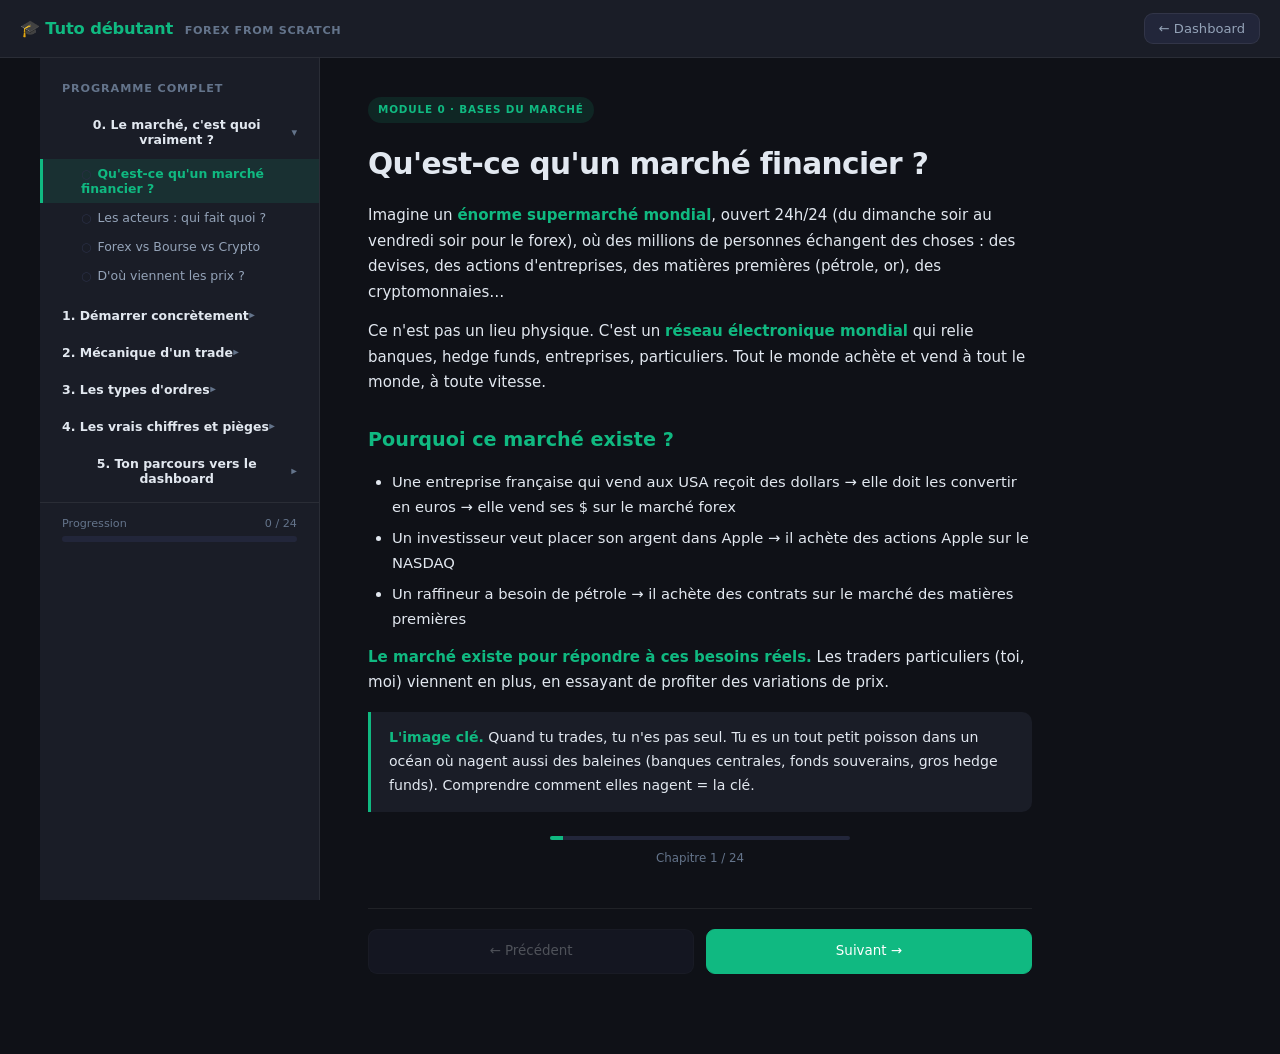
==== commit 7795d45a: "feat: alertes + PWA + cours interactifs (features 13, 15, 16) Feature 13 — Alertes push browser : - " ====
--- a/tuto-debutant.html
+++ b/tuto-debutant.html
@@ -115,6 +115,84 @@
   border-left-color:var(--acc);
   font-weight:600;
 }
+.toc-chapter::before{
+  content:'○';
+  display:inline-block;
+  margin-right:6px;
+  color:var(--surface3);
+  font-size:0.75rem;
+}
+.toc-chapter.read::before{content:'✓';color:var(--acc)}
+
+.global-progress{
+  padding:14px 22px 8px;
+  border-top:1px solid var(--border);
+  margin-top:8px;
+}
+.global-progress-label{
+  display:flex;justify-content:space-between;
+  font-size:0.7rem;color:var(--muted);
+  margin-bottom:6px;
+}
+.global-progress-bar{
+  height:6px;background:var(--surface2);
+  border-radius:3px;overflow:hidden;
+}
+.global-progress-fill{
+  height:100%;background:var(--acc);
+  width:0%;transition:width 0.4s;
+}
+
+/* ── Quiz ── */
+.quiz-block{
+  background:var(--surface);
+  border:1px solid var(--border);
+  border-radius:12px;
+  padding:24px;margin-top:32px;
+}
+.quiz-header{
+  display:flex;align-items:center;gap:10px;
+  margin-bottom:6px;
+}
+.quiz-header .emoji{font-size:1.4rem}
+.quiz-header h3{margin:0;color:var(--acc);font-size:1.05rem}
+.quiz-sub{font-size:0.8rem;color:var(--muted2);margin-bottom:18px}
+.quiz-question{margin-bottom:18px;padding-bottom:18px;border-bottom:1px solid var(--border)}
+.quiz-question:last-of-type{border-bottom:none}
+.quiz-q-text{font-size:0.95rem;font-weight:600;margin-bottom:10px;color:var(--text)}
+.quiz-options{display:flex;flex-direction:column;gap:6px}
+.quiz-option{
+  display:flex;align-items:center;gap:10px;
+  padding:10px 14px;border-radius:8px;
+  background:var(--surface2);
+  border:1px solid var(--border);
+  font-size:0.86rem;cursor:pointer;
+  transition:all 0.15s;
+}
+.quiz-option:hover{border-color:var(--acc);background:var(--surface3)}
+.quiz-option.correct{background:var(--acc-dim);border-color:var(--acc);color:var(--acc)}
+.quiz-option.wrong{background:var(--red-dim);border-color:var(--red);color:var(--red)}
+.quiz-option.locked{cursor:default;pointer-events:none}
+.quiz-option.locked:not(.correct):not(.wrong){opacity:0.4}
+.quiz-explanation{
+  margin-top:10px;font-size:0.82rem;
+  color:var(--muted2);
+  padding:8px 12px;
+  background:var(--surface2);
+  border-left:3px solid var(--acc);
+  border-radius:0 6px 6px 0;
+  display:none;
+}
+.quiz-explanation.visible{display:block}
+.quiz-score{
+  margin-top:14px;padding:14px;
+  background:var(--surface2);border-radius:10px;
+  text-align:center;
+  display:none;
+}
+.quiz-score.visible{display:block}
+.quiz-score .score-value{font-size:1.6rem;font-weight:800;color:var(--acc);margin-bottom:4px}
+.quiz-score .score-msg{font-size:0.84rem;color:var(--muted2)}
 
 /* ── Content ── */
 .content{
@@ -258,6 +336,13 @@
   <aside class="toc-wrap" id="toc-wrap">
     <div class="toc-title">Programme complet</div>
     <div id="toc"></div>
+    <div class="global-progress">
+      <div class="global-progress-label">
+        <span>Progression</span>
+        <span id="progress-text">0 / 24</span>
+      </div>
+      <div class="global-progress-bar"><div class="global-progress-fill" id="progress-fill"></div></div>
+    </div>
   </aside>
 
   <main class="content" id="content"></main>
@@ -934,10 +1019,160 @@
 };
 
 // ============================================================
-// RENDU
+// QUIZ — interactif à la fin de certains chapitres
+// ============================================================
+const QUIZZES = {
+  '0.4': {
+    title: 'Quiz — Module 0 : Bases du marché',
+    after: 'Maintenant que tu as les bases du marché, vérifie ta compréhension :',
+    questions: [
+      {
+        q: 'Sur le forex, quel acteur fait le plus de volume ?',
+        options: ['Les particuliers (toi/moi)', 'Les banques commerciales (JP Morgan, Deutsche Bank...)', 'Les hedge funds'],
+        correct: 1,
+        explain: 'Les banques commerciales font ~40% du volume forex. Le retail (particuliers) ne fait que ~5%. C\'est pour ça qu\'on dit qu\'il faut "trader avec le Smart Money", pas contre.',
+      },
+      {
+        q: 'Le forex est ouvert :',
+        options: ['Du dimanche soir au vendredi soir (24h/24)', '9h-17h heure locale', '24h/24, 7j/7 comme la crypto'],
+        correct: 0,
+        explain: 'Le forex ouvre dimanche 22h GMT et ferme vendredi 22h GMT. Pendant le week-end, le marché est fermé — c\'est pour ça qu\'on parfois on voit des "gaps" le lundi matin.',
+      },
+      {
+        q: 'Quand le prix de EUR/USD passe de 1.0850 à 1.0900, ça veut dire :',
+        options: ['L\'euro s\'est déprécié face au dollar', 'L\'euro s\'est apprécié (il faut plus de dollars pour acheter 1€)', 'Le dollar s\'est apprécié'],
+        correct: 1,
+        explain: 'EUR/USD c\'est "combien de $ pour 1€". Si ça monte à 1.0900, il faut 1.09$ pour acheter 1€ → l\'euro vaut plus cher en dollars → euro fort.',
+      },
+    ],
+  },
+  '2.5': {
+    title: 'Quiz — Module 2 : Mécanique d\'un trade',
+    after: 'Tu sais maintenant comment fonctionne un trade. Vérifions :',
+    questions: [
+      {
+        q: 'Tu achètes EUR/USD à 1.0850 avec 0.5 lot. Le prix monte à 1.0900. Tu fermes. Tu gagnes :',
+        options: ['25 $', '250 $', '5 000 $'],
+        correct: 1,
+        explain: 'Calcul : 50 pips × 0.5 lot × 10$/pip = 250$. (1 lot standard = 100 000 unités, et 1 pip ≈ 10$ pour 1 lot sur EUR/USD)',
+      },
+      {
+        q: 'Le levier 30:1 te permet de :',
+        options: ['Gagner 30× plus à chaque trade', 'Trader une position 30× plus grande que ton capital', 'Avoir 30× moins de risque'],
+        correct: 1,
+        explain: 'Le levier te permet d\'OUVRIR une grosse position avec peu de capital (le broker prête le reste en garantie). Ça multiplie les gains ET les pertes. Le levier ne change pas ton risque — c\'est la TAILLE de position qui le détermine.',
+      },
+      {
+        q: 'Pendant une grosse news (NFP, FOMC), tu devrais :',
+        options: ['Trader agressivement pour profiter de la volatilité', 'Attendre que la news passe — spreads explosent et exécution mauvaise', 'Toujours trader dans le sens de la news'],
+        correct: 1,
+        explain: 'Pendant les news majeures, les spreads peuvent passer de 1 pip à 20+ pips. Slippage massif, exécutions chaotiques. Mieux vaut attendre 30 min avant/après les news clés. Calendrier : forexfactory.com.',
+      },
+    ],
+  },
+  '4.4': {
+    title: 'Quiz — Module 4 : Pièges et réalité',
+    after: 'Le test le plus important — la mentalité.',
+    questions: [
+      {
+        q: 'Tu viens de prendre une perte sur un trade. Que fais-tu ?',
+        options: ['Tu prends immédiatement un autre trade pour te refaire', 'Tu fermes la plateforme pendant 1h minimum, tu reviens à froid', 'Tu déplaces ton SL sur le prochain trade pour avoir plus de marge'],
+        correct: 1,
+        explain: 'Le "revenge trade" tue plus de comptes que toutes les autres erreurs réunies. La règle d\'or : après une perte, pause 1h minimum. Tu reviens à froid avec ton plan, jamais sous le coup de l\'émotion.',
+      },
+      {
+        q: 'Tu risques 1% par trade. Tu enchaînes 5 pertes consécutives. Ton compte :',
+        options: ['Est explosé (~50% perdu)', 'A perdu environ 5%', 'Est dans le négatif après margin call'],
+        correct: 1,
+        explain: 'Avec 1% par trade, 5 pertes = ~4.9% (effet composé). Avec 20% par trade par contre, 5 pertes = ~67%. C\'est pour ça que TOUT le monde te dit 1-2% max. C\'est mathématique.',
+      },
+      {
+        q: 'Avec 5 000€ de capital et un excellent rendement de 20%/an, tu gagnes par mois :',
+        options: ['~83€/mois', '~500€/mois', '~5 000€/mois'],
+        correct: 0,
+        explain: '5 000€ × 20% = 1 000€/an = 83€/mois. C\'est pas un salaire. Le trading ne devient un vrai revenu qu\'avec un GROS capital (180k+€ pour 3000€/mois). Les "20% par mois" promis sur Instagram ? Du flan.',
+      },
+    ],
+  },
+};
+
+function renderQuiz(chapterId){
+  const quiz = QUIZZES[chapterId];
+  if(!quiz) return '';
+  return `
+    <div class="quiz-block">
+      <div class="quiz-header">
+        <span class="emoji">🧠</span>
+        <h3>${quiz.title}</h3>
+      </div>
+      <p class="quiz-sub">${quiz.after}</p>
+      ${quiz.questions.map((q, qi) => `
+        <div class="quiz-question" data-q="${qi}">
+          <div class="quiz-q-text">${qi + 1}. ${q.q}</div>
+          <div class="quiz-options">
+            ${q.options.map((opt, oi) => `
+              <div class="quiz-option" data-opt="${oi}" data-correct="${oi === q.correct ? '1' : '0'}">${opt}</div>
+            `).join('')}
+          </div>
+          <div class="quiz-explanation"><strong>Explication :</strong> ${q.explain}</div>
+        </div>
+      `).join('')}
+      <div class="quiz-score" id="quiz-score-${chapterId}">
+        <div class="score-value">— / ${quiz.questions.length}</div>
+        <div class="score-msg"></div>
+      </div>
+    </div>
+  `;
+}
+
+function wireQuiz(chapterId){
+  const quiz = QUIZZES[chapterId];
+  if(!quiz) return;
+  const block = document.querySelector('.quiz-block');
+  if(!block) return;
+  const answered = new Set();
+  block.querySelectorAll('.quiz-question').forEach((qEl, qi) => {
+    const opts = qEl.querySelectorAll('.quiz-option');
+    opts.forEach(opt => {
+      opt.addEventListener('click', () => {
+        if(answered.has(qi)) return;
+        answered.add(qi);
+        const correctOptIdx = quiz.questions[qi].correct;
+        opts.forEach((o, oi) => {
+          o.classList.add('locked');
+          if(oi === correctOptIdx) o.classList.add('correct');
+          else if(o === opt) o.classList.add('wrong');
+        });
+        qEl.querySelector('.quiz-explanation').classList.add('visible');
+        if(answered.size === quiz.questions.length){
+          const correct = [...block.querySelectorAll('.quiz-question')].filter((qEl, i) => {
+            const sel = qEl.querySelector('.quiz-option.correct.wrong, .quiz-option.correct:not(.wrong)');
+            // Si l'utilisateur a cliqué sur le bon : la correct n'a pas .wrong
+            return qEl.querySelector('.quiz-option.correct') && !qEl.querySelector('.quiz-option.wrong');
+          }).length;
+          const score = document.getElementById('quiz-score-' + chapterId);
+          score.classList.add('visible');
+          score.querySelector('.score-value').textContent = `${correct} / ${quiz.questions.length}`;
+          const pct = correct / quiz.questions.length;
+          const msg = pct === 1 ? '🎉 Parfait ! Tu as tout compris.'
+            : pct >= 0.66 ? '👍 Bien ! Re-lis les explications pour les questions ratées.'
+            : '📚 Re-lis le module avant de continuer — c\'est important.';
+          score.querySelector('.score-msg').textContent = msg;
+          // Save quiz score
+          localStorage.setItem('quiz_' + chapterId, correct);
+        }
+      });
+    });
+  });
+}
+
+// ============================================================
+// RENDU + PROGRESS
 // ============================================================
 const LS_KEY = 'tuto_last_chapter';
+const READ_KEY = 'tuto_read_chapters';
 let currentChapter = localStorage.getItem(LS_KEY) || '0.1';
+let readChapters = new Set(JSON.parse(localStorage.getItem(READ_KEY) || '[]'));
 
 function renderTOC(){
   const container = document.getElementById('toc');
@@ -946,7 +1181,7 @@
       <button class="toc-module-header">${m.title}</button>
       <div class="toc-chapters">
         ${m.chapters.map(c => `
-          <a class="toc-chapter ${c.id === currentChapter ? 'active' : ''}" data-chap="${c.id}">${c.title}</a>
+          <a class="toc-chapter ${c.id === currentChapter ? 'active' : ''} ${readChapters.has(c.id) ? 'read' : ''}" data-chap="${c.id}">${c.title}</a>
         `).join('')}
       </div>
     </div>
@@ -957,21 +1192,40 @@
   container.querySelectorAll('.toc-chapter').forEach(a => {
     a.addEventListener('click', () => loadChapter(a.dataset.chap));
   });
+  updateProgress();
+}
+
+function markRead(chapterId){
+  if(readChapters.has(chapterId)) return;
+  readChapters.add(chapterId);
+  localStorage.setItem(READ_KEY, JSON.stringify([...readChapters]));
+  const tocLink = document.querySelector(`.toc-chapter[data-chap="${chapterId}"]`);
+  if(tocLink) tocLink.classList.add('read');
+  updateProgress();
+}
+
+function updateProgress(){
+  const all = MODULES.flatMap(m => m.chapters.map(c => c.id));
+  const read = all.filter(id => readChapters.has(id)).length;
+  const fill = document.getElementById('progress-fill');
+  const text = document.getElementById('progress-text');
+  if(fill) fill.style.width = (read / all.length * 100) + '%';
+  if(text) text.textContent = `${read} / ${all.length}`;
 }
 
 function loadChapter(id){
   currentChapter = id;
   localStorage.setItem(LS_KEY, id);
   const content = CHAPTERS[id] || '<p>Chapitre à venir.</p>';
+  const quizHtml = renderQuiz(id);
   const all = MODULES.flatMap(m => m.chapters.map(c => c.id));
   const idx = all.indexOf(id);
   const prev = idx > 0 ? all[idx - 1] : null;
   const next = idx < all.length - 1 ? all[idx + 1] : null;
 
-  // Compute progress
   const progress = ((idx + 1) / all.length) * 100;
 
-  document.getElementById('content').innerHTML = content + `
+  document.getElementById('content').innerHTML = content + quizHtml + `
     <div class="progress-bar"><div class="progress-bar-fill" style="width:${progress}%"></div></div>
     <div class="progress-text" style="text-align:center">Chapitre ${idx + 1} / ${all.length}</div>
     <div class="lesson-nav">
@@ -979,15 +1233,16 @@
       <button class="next" ${!next ? 'disabled' : ''} data-chap="${next || ''}">${next ? 'Suivant →' : '🎓 Fin du tuto'}</button>
     </div>
   `;
-  // Update TOC active state
   document.querySelectorAll('.toc-chapter').forEach(a => {
     a.classList.toggle('active', a.dataset.chap === id);
   });
-  // Wire nav buttons
   document.querySelectorAll('.lesson-nav button').forEach(b => {
     if(b.dataset.chap) b.addEventListener('click', () => loadChapter(b.dataset.chap));
   });
-  // Scroll to top + close mobile drawer
+  // Wire quiz if present
+  if(quizHtml) wireQuiz(id);
+  // Mark as read after 4s (le temps de lire vraiment)
+  setTimeout(() => markRead(id), 4000);
   window.scrollTo({ top: 0, behavior: 'smooth' });
   document.getElementById('toc-wrap').classList.remove('mobile-open');
 }
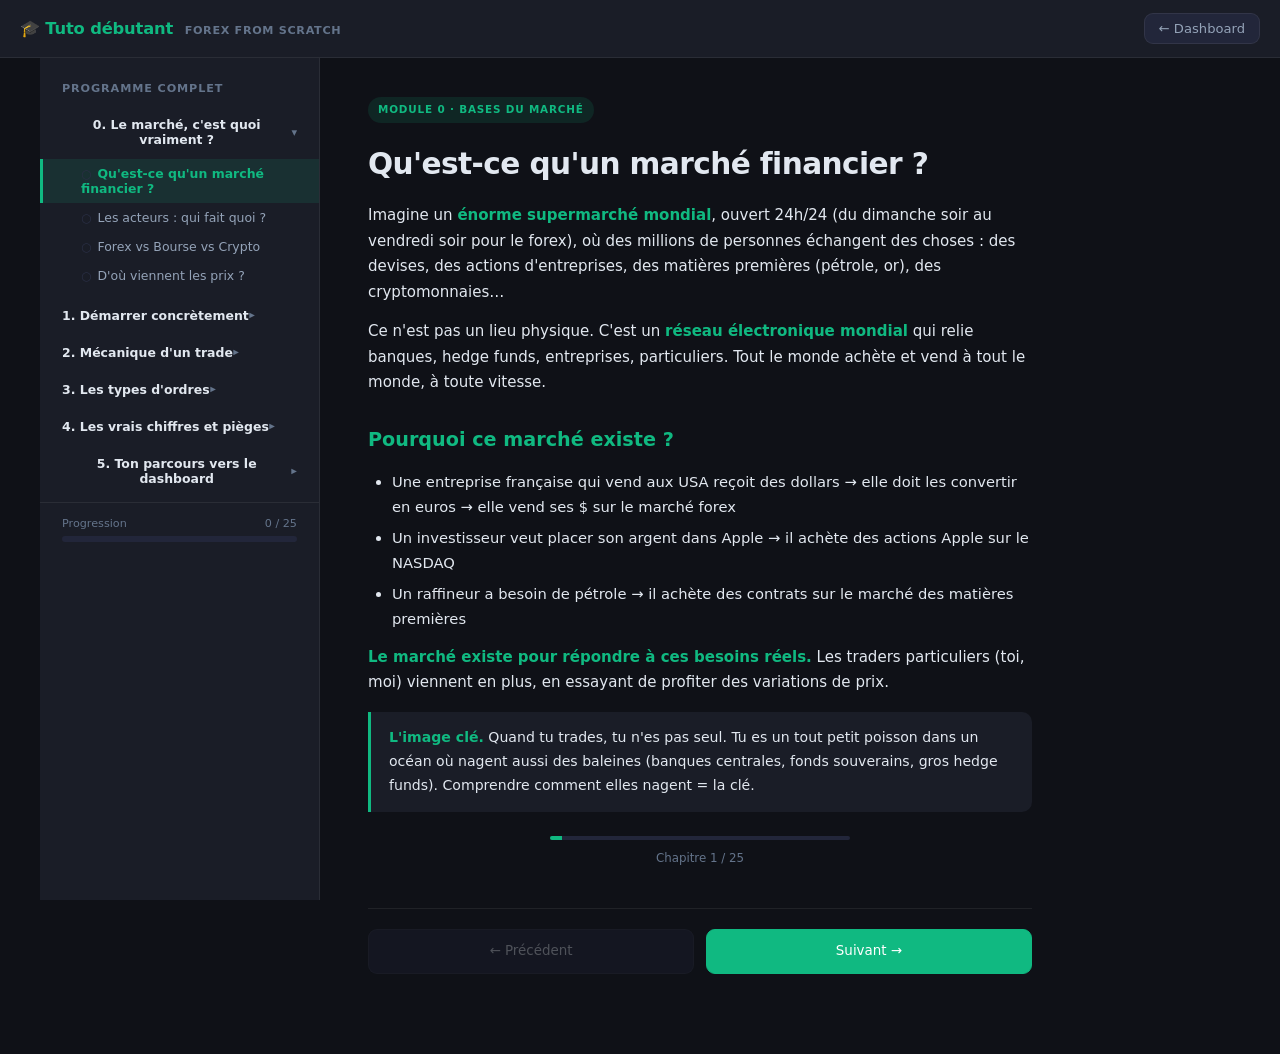
==== commit 7e2e702c: "feat: paper trading réaliste + onboarding + tuto mis à jour Paper trading — améliorations réalisme :" ====
--- a/tuto-debutant.html
+++ b/tuto-debutant.html
@@ -390,7 +390,8 @@
   { id: 'M5', title: '5. Ton parcours vers le dashboard', chapters: [
     { id: '5.1', title: 'Pourquoi ICT et pas autre chose ?' },
     { id: '5.2', title: 'Comment utiliser le dashboard' },
-    { id: '5.3', title: 'Ton chemin étape par étape' },
+    { id: '5.3', title: 'Le Paper Trading intégré' },
+    { id: '5.4', title: 'Ton chemin étape par étape' },
   ]},
 ];
 
@@ -965,6 +966,52 @@
   `,
   '5.3': `
     <span class="lesson-tag">Module 5 · Vers le dashboard</span>
+    <h1>Le Paper Trading intégré</h1>
+    <p>Avant de risquer de l'argent réel, il faut <strong>s'entraîner</strong>. Et avant le compte démo d'un broker, tu peux t'entraîner <strong>directement dans le dashboard</strong> grâce au <strong>Paper Trading</strong> intégré.</p>
+    <h2>Qu'est-ce que c'est ?</h2>
+    <p>Un <strong>compte fictif de 10 000 €</strong> dans le dashboard. Tu places des ordres Long ou Short avec SL et TP, et l'app simule l'exécution en temps réel.</p>
+    <ul>
+      <li>✅ Si le prix touche ton <strong>TP</strong> → position fermée, gain crédité sur le solde</li>
+      <li>❌ Si le prix touche ton <strong>SL</strong> → position fermée, perte débitée</li>
+      <li>📊 Stats automatiques : winrate, R moyen, profit factor, equity curve</li>
+    </ul>
+    <h2>Différence avec un compte démo broker</h2>
+    <table>
+      <tr><th></th><th>Paper Trading dashboard</th><th>Compte démo broker</th></tr>
+      <tr><td>Plateforme</td><td>Ton dashboard ICT</td><td>MetaTrader 5 / cTrader</td></tr>
+      <tr><td>Données</td><td>Mock ou TwelveData</td><td>Vrai broker (live)</td></tr>
+      <tr><td>Spread</td><td>Configurable (1 pip défaut)</td><td>Réel (variable)</td></tr>
+      <tr><td>Setups ICT</td><td>Indicateurs intégrés</td><td>À dessiner soi-même</td></tr>
+      <tr><td>But</td><td>Tester ta lecture ICT</td><td>Apprendre la plateforme</td></tr>
+    </table>
+    <h2>Comment l'utiliser concrètement</h2>
+    <ol>
+      <li>Active un preset (ex: <em>Setup</em>) pour voir les zones ICT sur le chart</li>
+      <li>Repère un setup A+ (OB en zone Discount + Killzone par exemple)</li>
+      <li>Ouvre <strong>💼 Paper Trading</strong></li>
+      <li>Place une position : Long ou Short, SL au-delà de l'invalidation, TP via "Auto TP" R:R 1:2</li>
+      <li>Regarde le P&L flottant évoluer (vert si dans ton sens, rouge sinon)</li>
+      <li>Quand SL ou TP touché → fermeture auto + notification</li>
+      <li>Loggue tes trades dans le 📝 <strong>Journal</strong> avec les notes</li>
+    </ol>
+    <h2>Long vs Short — rappel</h2>
+    <ul>
+      <li><strong>▲ LONG</strong> = j'achète maintenant pour revendre plus haut. Profite des hausses.</li>
+      <li><strong>▼ SHORT</strong> = je vends maintenant pour racheter plus bas. Profite des baisses.</li>
+    </ul>
+    <p>Sur le forex, tu peux faire les deux à tout moment. C'est la grande différence avec un livret bancaire où tu ne peux que "rester long" (attendre que ça monte).</p>
+    <div class="callout">
+      <strong>Workflow recommandé.</strong>
+      <ol>
+        <li><strong>Mois 1-2</strong> : Paper Trading dashboard pour t'entraîner aux setups ICT (gratuit, instantané)</li>
+        <li><strong>Mois 3-6</strong> : Compte démo broker pour t'habituer à l'exécution réelle (plateforme MT5/cTrader, ordres en milliseconde, spreads variables)</li>
+        <li><strong>Mois 7+</strong> : Petit compte réel 200-500€ avec 1% risque</li>
+      </ol>
+      Saute jamais la première étape — c'est le <em>laboratoire</em> où tu valides ta stratégie sans le stress de l'argent.
+    </div>
+  `,
+  '5.4': `
+    <span class="lesson-tag">Module 5 · Vers le dashboard</span>
     <h1>Ton chemin étape par étape</h1>
     <p>Plan d'action concret pour les <strong>6 prochains mois</strong>. Suis ça et tu seras devant 80% des débutants.</p>
     <h2>Semaine 1-2 : Théorie</h2>
@@ -974,19 +1021,27 @@
       <li>Regarde la vidéo HugoFX entièrement (au moins 1×)</li>
       <li>Ne touche pas encore à un broker</li>
     </ul>
-    <h2>Semaine 3-4 : Observation</h2>
+    <h2>Semaine 3-4 : Observation + Paper Trading</h2>
     <ul>
       <li>Ouvre le dashboard en mode mock ou live</li>
-      <li>Active les indicateurs un par un, comprends ce que tu vois</li>
-      <li>Reconnaîs les patterns sur le chart sans trader</li>
-      <li>Pas encore de compte broker</li>
-    </ul>
-    <h2>Mois 2 : Compte démo</h2>
-    <ul>
-      <li>Ouvre un compte démo chez un bon broker (IC Markets, Pepperstone, OANDA)</li>
+      <li>Active les présets (Contexte / Setup / Entrée) un par un, comprends ce que tu vois</li>
+      <li>Ouvre <strong>💼 Paper Trading</strong> et place tes premiers trades fictifs (gratuit, sans risque)</li>
+      <li>Utilise <strong>🎬 Replay mode</strong> pour rejouer l'historique et tester ta lecture</li>
+      <li>Pas encore de compte broker — juste t'entraîner à reconnaître les setups</li>
+    </ul>
+    <h2>Mois 2 : Paper Trading intensif</h2>
+    <ul>
+      <li>Continue uniquement en Paper Trading. Objectif : <strong>30+ trades fictifs</strong></li>
+      <li>Active le <strong>spread simulé</strong> (1 pip) pour avoir des résultats réalistes</li>
+      <li>Vise <strong>winrate ≥ 50%</strong> et <strong>profit factor ≥ 1.5</strong> en paper</li>
+      <li>Logge <strong>tous</strong> tes trades dans le journal avec notes</li>
+    </ul>
+    <h2>Mois 3 : Compte démo broker</h2>
+    <ul>
+      <li>Si stats paper bonnes : ouvre un compte démo chez un broker régulé (IC Markets, Pepperstone, OANDA)</li>
       <li>Familiarise-toi avec la plateforme (MetaTrader 5 ou cTrader)</li>
-      <li>Trade en démo en suivant les setups vus sur ton dashboard</li>
-      <li>Logge <strong>tous</strong> tes trades dans le journal du dashboard</li>
+      <li>L'exécution réelle (millisecondes, slippage) est différente du paper — habitue-toi</li>
+      <li>Continue à utiliser le dashboard ICT en parallèle pour les setups</li>
     </ul>
     <h2>Mois 3-4 : Stats &amp; routine</h2>
     <ul>
@@ -1067,6 +1122,78 @@
         options: ['Trader agressivement pour profiter de la volatilité', 'Attendre que la news passe — spreads explosent et exécution mauvaise', 'Toujours trader dans le sens de la news'],
         correct: 1,
         explain: 'Pendant les news majeures, les spreads peuvent passer de 1 pip à 20+ pips. Slippage massif, exécutions chaotiques. Mieux vaut attendre 30 min avant/après les news clés. Calendrier : forexfactory.com.',
+      },
+    ],
+  },
+  '1.4': {
+    title: 'Quiz — Module 1 : Démarrer concrètement',
+    after: 'Avant de toucher un broker, vérifie ces bases :',
+    questions: [
+      {
+        q: 'Quel est le meilleur choix pour débuter ?',
+        options: ['Un broker offshore sans régulation, levier 500:1', 'Un broker régulé (AMF/FCA/BaFin) sur compte démo d\'abord', 'Une plateforme crypto avec un bot automatique'],
+        correct: 1,
+        explain: 'Régulation = ta seule protection. AMF (France), FCA (UK), BaFin (Allemagne), ASIC (Australie) sont les references. Les brokers offshore avec gros leviers sont presque tous des arnaques.',
+      },
+      {
+        q: 'Avec 500€ de capital, tu vises :',
+        options: ['Multiplier ton compte par 10 en 6 mois', 'Apprendre sans exploser le compte (objectif : survivre, pas gagner)', 'Trader 10 fois par jour pour profiter de toutes les opportunités'],
+        correct: 1,
+        explain: 'Avec un petit compte, l\'objectif n°1 c\'est de NE PAS LE PERDRE. Les gains réels viennent après des mois de pratique disciplinée. Promettre x10 = piège.',
+      },
+      {
+        q: 'Quelqu\'un sur Instagram te propose de "trader pour toi" contre 30% des bénéfices. Réponse :',
+        options: ['Pourquoi pas, ça peut marcher', 'Arnaque garantie, je bloque le compte', 'Je demande son historique d\'abord'],
+        correct: 1,
+        explain: 'C\'est 100% une arnaque. Aucun vrai trader pro ne te démarche sur Instagram pour gérer ton argent. Tu peux pas non plus "déléguer" le trading légalement sans un mandat de gestion strictement encadré.',
+      },
+    ],
+  },
+  '3.4': {
+    title: 'Quiz — Module 3 : Types d\'ordres',
+    after: 'Vérifie que tu maîtrises les types d\'ordres :',
+    questions: [
+      {
+        q: 'Tu veux acheter EUR/USD si le prix descend à 1.0830 (actuellement à 1.0850). Tu places :',
+        options: ['Un Buy Market à 1.0830', 'Un Buy Limit à 1.0830', 'Un Buy Stop à 1.0830'],
+        correct: 1,
+        explain: 'Buy Limit = "achète à ce prix OU MIEUX (moins cher)". Buy Stop = "achète quand le prix monte au-dessus de ce niveau". Buy Market = exécution immédiate au prix actuel.',
+      },
+      {
+        q: 'Le Stop Loss doit être placé :',
+        options: ['À 20 pips parce que c\'est ma règle', 'À un endroit logique où ton setup est invalidé', 'Au plus loin possible pour donner de la marge au trade'],
+        correct: 1,
+        explain: 'Le SL est placé là où ton SETUP est invalidé (ex : sous l\'OB bullish). Si "20 pips au pif" tombe au milieu d\'une consolidation, tu vas te faire balayer pour rien. La distance dépend du setup, pas d\'une règle fixe.',
+      },
+      {
+        q: 'Pendant un trade, tu peux déplacer ton SL :',
+        options: ['Toujours, ça t\'évite de prendre la perte', 'Jamais contre toi. Tu peux le resserrer en ta faveur (vers entry)', 'Une fois par trade max'],
+        correct: 1,
+        explain: 'Règle d\'or : ne jamais déplacer le SL contre soi pour "donner une chance". 9 fois sur 10 ça finit pire. Tu peux le resserrer (déplacer vers ton entry pour sécuriser) une fois le trade en profit.',
+      },
+    ],
+  },
+  '5.3': {
+    title: 'Quiz — Module 5 : Mise en pratique',
+    after: 'Le dernier test — ta routine et discipline :',
+    questions: [
+      {
+        q: 'Tu as ouvert un compte démo. Combien de temps avant de passer en réel ?',
+        options: ['1 semaine si je suis profitable', '2-3 mois minimum avec 50+ trades loggés et stats positives', '1 an minimum'],
+        correct: 1,
+        explain: 'Trop tôt → tu n\'as pas internalisé ta stratégie. Trop tard → tu deviens "bon en démo" mais nul en réel à cause du stress. 2-3 mois avec 50+ trades, c\'est le sweet spot.',
+      },
+      {
+        q: 'Top-down analysis ICT, c\'est :',
+        options: ['Regarder seulement M15 pour entrer vite', 'Partir de D1/H4 pour le biais → zoom sur H1 → entrée sur M15', 'Mélanger toutes les TF sans ordre'],
+        correct: 1,
+        explain: 'On part du grand TF (biais directionnel) et on zoome. Le M15 sert UNIQUEMENT à raffiner l\'entrée. Jamais le M15 contre le H4. C\'est la règle qui sauve.',
+      },
+      {
+        q: 'Ta limite quotidienne idéale :',
+        options: ['10 trades par jour pour saisir toutes les opportunités', '2 trades max. Après 2 pertes, arrêt pour la journée', 'Pas de limite si je suis discipliné'],
+        correct: 1,
+        explain: 'Sur-trader = piège n°1 du débutant. 2 trades max par jour. Et après 2 pertes consécutives, tu arrêtes pour la journée — c\'est probablement ton mental qui est compromis, pas le marché qui est mauvais.',
       },
     ],
   },
